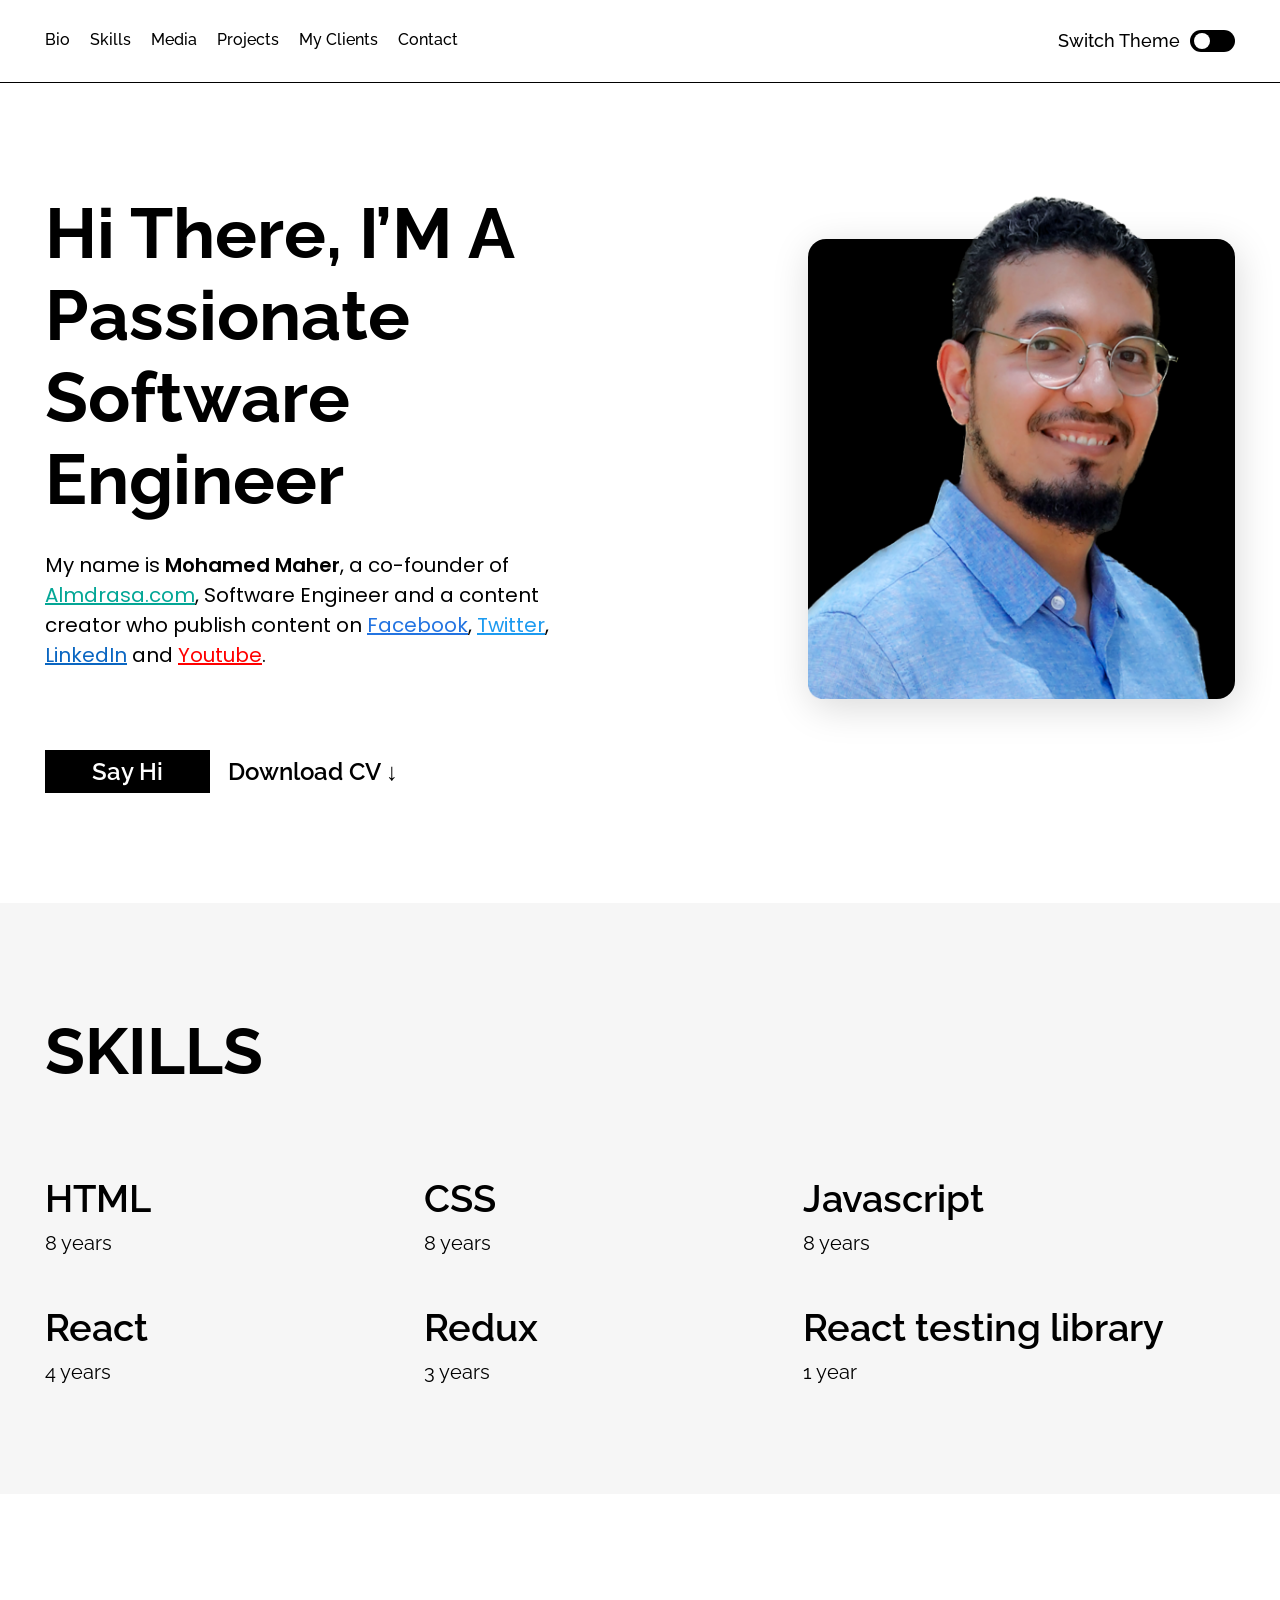
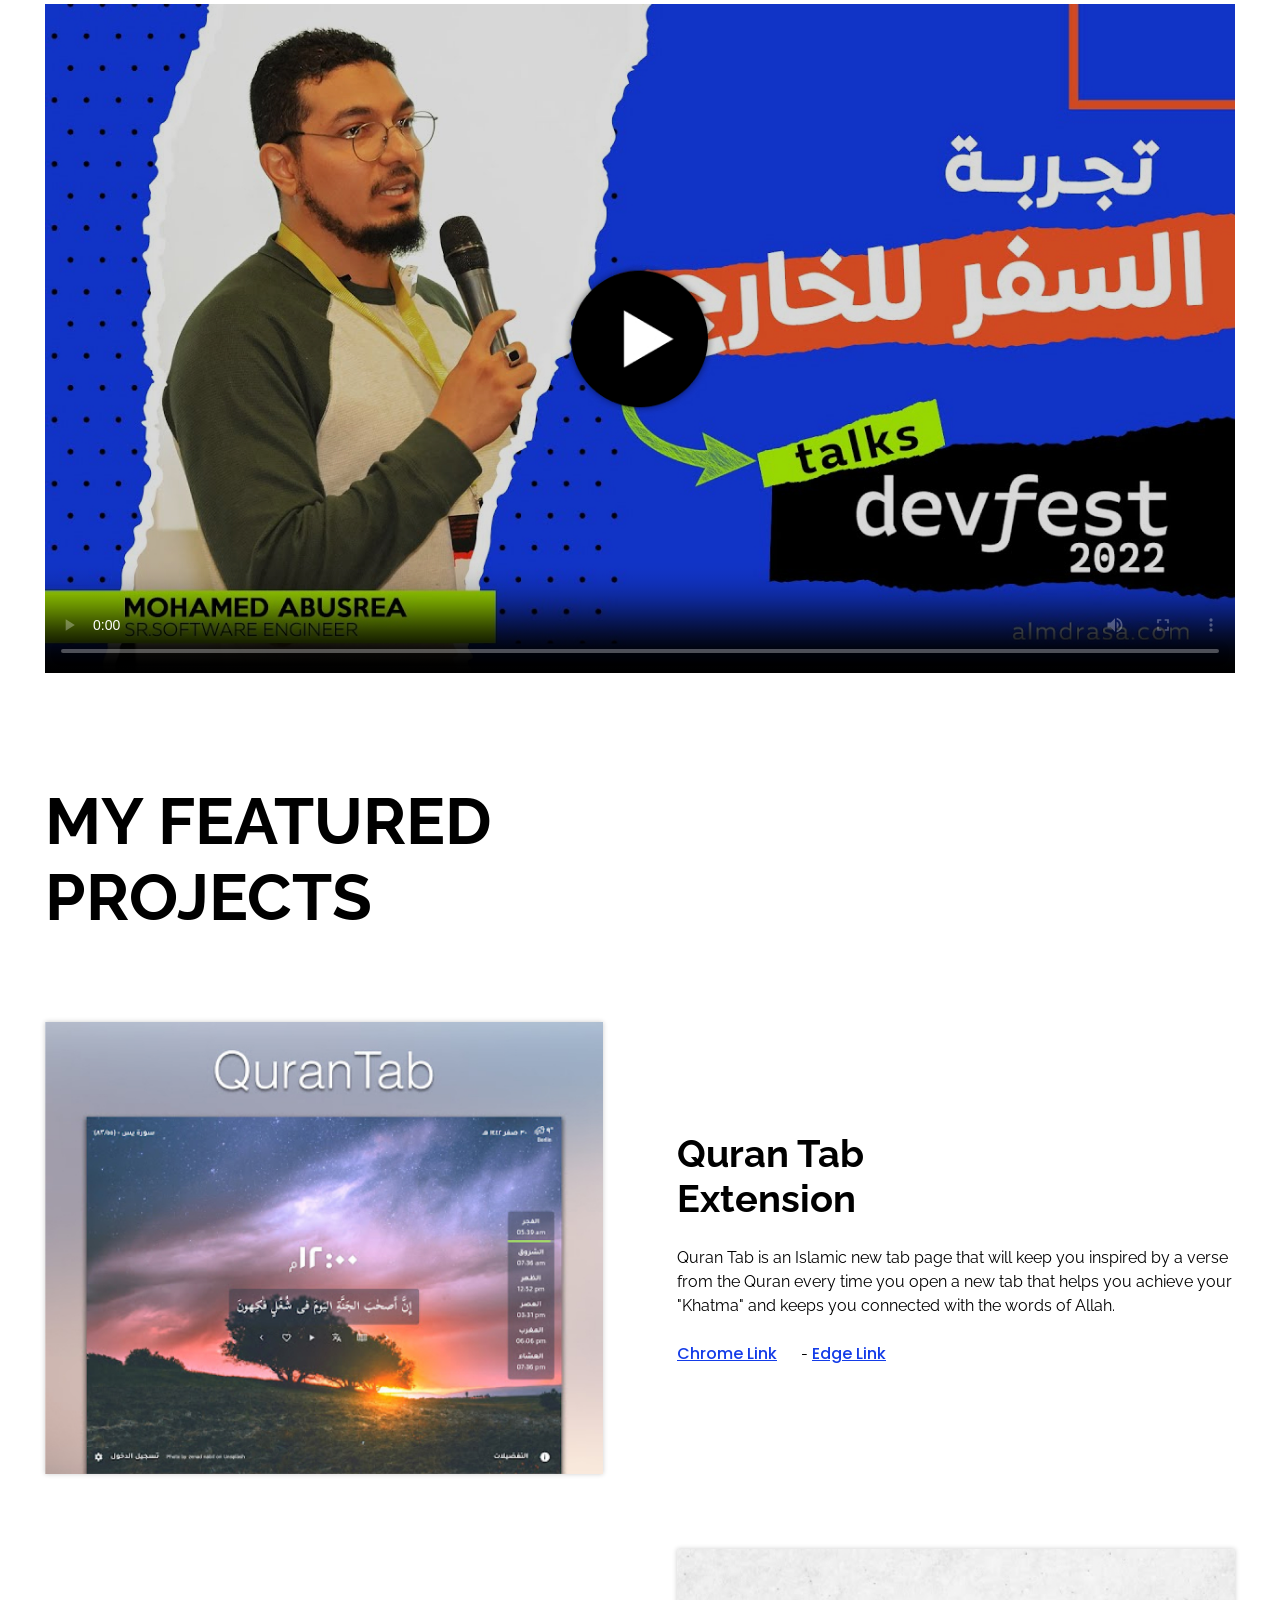
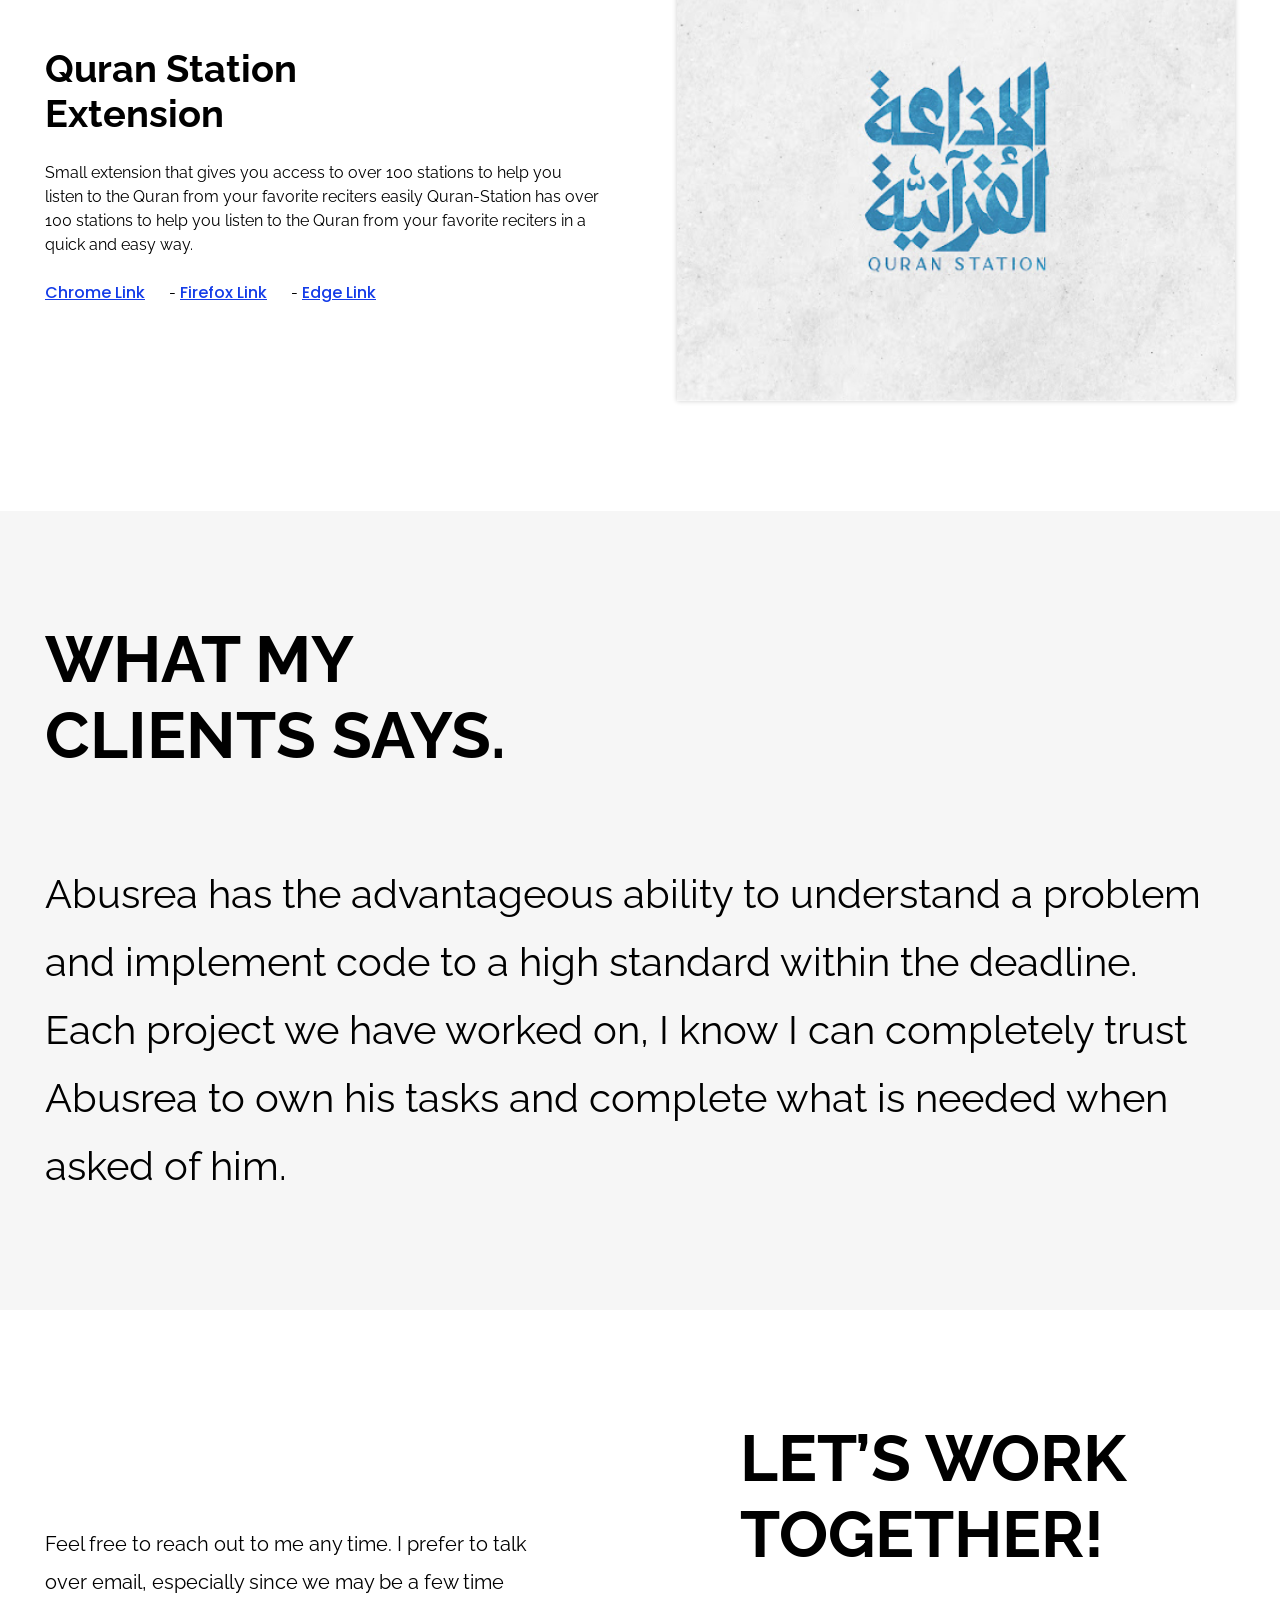
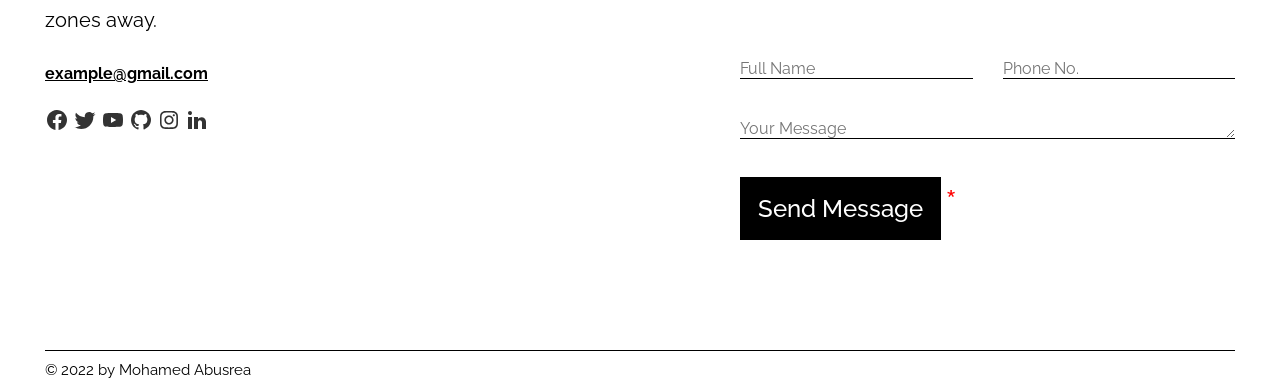
==== index.html @ c1362135 "Moved files to root for GitHub Pages" ====
<!DOCTYPE html>
<html lang="en">
  <head>
    <meta charset="UTF-8" />
    <meta
      name="viewport"
      content="width=device-width, user-scalable=no, initial-scale=1.0, maximum-scale=1.0, minimum-scale=1.0"
    />
    <meta http-equiv="X-UA-Compatible" content="ie=edge" />
    <link rel="preconnect" href="https://fonts.googleapis.com" />
    <link rel="preconnect" href="https://fonts.gstatic.com" crossorigin />
    <link
      href="https://fonts.googleapis.com/css2?family=Poppins:wght@400;600&family=Raleway:wght@400;500;600;700&display=swap"
      rel="stylesheet"
    />
    <link rel="stylesheet" href="./styles/style.css" />
    <title>Mohamed Maher</title>
  </head>

  <body>
    <div class="container">
      <video class="video-loop" autoplay loop muted>
        <source src="./video-loop.mp4" type="video/mp4" />
      </video>

      <header class="header">
        <label for="menu" class="burger-menu">
          <div class="burger-menu__bar"></div>
          <div class="burger-menu__bar"></div>
          <div class="burger-menu__bar"></div>
        </label>

        <input id="menu" class="burger-menu__checkbox" type="checkbox" />

        <nav class="navigation">
          <ul class="navigation__list">
            <li>
              <a class="navigation__link navigation__bio" href="#bio">Bio</a>
            </li>
            <li>
              <a class="navigation__link navigation__skills" href="#skills"
                >Skills</a
              >
            </li>
            <li>
              <a class="navigation__link navigation__media" href="#media"
                >Media</a
              >
            </li>
            <li>
              <a class="navigation__link navigation__projects" href="#projects"
                >Projects</a
              >
            </li>
            <li>
              <a class="navigation__link navigation__clients" href="#clients"
                >My Clients</a
              >
            </li>
            <li>
              <a class="navigation__link navigation__contact" href="#contact"
                >Contact</a
              >
            </li>
          </ul>
        </nav>

        <div class="toggle">
          <h3 class="toggle__title">Switch Theme</h3>
          <input id="toggle" class="toggle__checkbox" type="checkbox" />
          <label class="toggle__label" for="toggle"></label>
        </div>
      </header>

      <section id="bio" class="section bio">
        <div class="bio__data">
          <h1 class="bio__heading">
            Hi There, I’M A Passionate Software Engineer
          </h1>
          <p class="bio__objective">
            My name is <span class="bio__name">Mohamed Maher</span>, a
            co-founder of
            <a class="bio__almdrasa" href="https://www.almdrasa.com/"
              >Almdrasa.com</a
            >, Software Engineer and a content creator who publish content on
            <a class="bio__facebook" href="https://www.facebook.com/m.abusrea"
              >Facebook</a
            >,
            <a class="bio__twitter" href="https://twitter.com/mohamed_abusrea"
              >Twitter</a
            >,
            <a
              class="bio__linkedin"
              href="https://www.linkedin.com/in/mohamedabusrea/"
              >LinkedIn</a
            >
            and
            <a
              class="bio__youtube"
              href="https://www.youtube.com/@MohamedAbusrea"
              >Youtube</a
            >.
          </p>
          <a class="bio__links say-hi-link" href="#contact">Say Hi</a>
          <a
            class="bio__links find-out-link"
            href="./assets/mohamedAbusreaResume.pdf"
          >
            Download CV <span class="bio__arrow">↓</span>
          </a>
        </div>
        <div class="bio__pic-content">
          <img
            class="bio__pic"
            src="./images/personal-pic.png"
            alt="personal pic of Mohamed Maher"
          />
        </div>
      </section>

      <section id="skills" class="section skills section--with-bg">
        <h2 class="h2-heading">Skills</h2>

        <ul class="skills__list">
          <li class="skills__column">
            <h2 class="skills__title">HTML</h2>
            <span class="skills__years">8 years</span>
          </li>
          <li class="skills__column">
            <h2 class="skills__title">CSS</h2>
            <span class="skills__years">8 years</span>
          </li>
          <li class="skills__column">
            <h2 class="skills__title">Javascript</h2>
            <span class="skills__years">8 years</span>
          </li>
          <li class="skills__column">
            <h2 class="skills__title">React</h2>
            <span class="skills__years">4 years</span>
          </li>
          <li class="skills__column">
            <h2 class="skills__title">Redux</h2>
            <span class="skills__years">3 years</span>
          </li>
          <li class="skills__column">
            <h2 class="skills__title">React testing library</h2>
            <span class="skills__years">1 year</span>
          </li>
        </ul>
      </section>

      <section id="media" class="section media">
        <video
          class="media__video"
          src="./video.mp4"
          poster="./images/thumbnail.jpg"
          controls
        ></video>
      </section>

      <section id="projects" class="section projects">
        <h2 class="h2-heading">
          MY FEATURED <br />
          PROJECTS
        </h2>
        <div class="projects__main">
          <img
            class="projects__img responsive-img"
            src="./images/project-1.jpg"
            alt="Quran Tab Extension"
          />
          <div class="projects__data">
            <h3 class="h3-heading">
              Quran Tab <br />
              Extension
            </h3>
            <p class="projects__description">
              Quran Tab is an Islamic new tab page that will keep you inspired
              by a verse from the Quran every time you open a new tab that helps
              you achieve your "Khatma" and keeps you connected with the words
              of Allah.
            </p>
            <a
              class="projects__link"
              href="https://bit.ly/qt-chrome"
              target="_blank"
              >Chrome Link</a
            >
            <span>-</span>
            <a
              class="projects__link"
              href="https://bit.ly/qt-edge"
              target="_blank"
              >Edge Link</a
            >
          </div>

          <div class="projects__data">
            <h3 class="h3-heading">
              Quran Station <br />
              Extension
            </h3>
            <p class="projects__description">
              Small extension that gives you access to over 100 stations to help
              you listen to the Quran from your favorite reciters easily
              Quran-Station has over 100 stations to help you listen to the
              Quran from your favorite reciters in a quick and easy way.
            </p>
            <a
              class="projects__link"
              href="https://bit.ly/qs-chrome"
              target="_blank"
              >Chrome Link</a
            >
            <span>-</span>
            <a
              class="projects__link"
              href="https://bit.ly/qs-firefox"
              target="_blank"
              >Firefox Link</a
            >
            <span>-</span>
            <a
              class="projects__link"
              href="https://bit.ly/quran-station-edge"
              target="_blank"
              >Edge Link</a
            >
          </div>
          <img
            class="projects__img responsive-img"
            src="./images/project-2.jpg"
            alt="Quran Tab Extension"
          />
        </div>
      </section>

      <section id="clients" class="section clients section--with-bg">
        <h2 class="h2-heading">
          What My <br />
          Clients Says.
        </h2>
        <!-- <div class="clients__arrows">
        <img class="clients__arrow" src="./images/left-arrow.png" width="80" alt="left arrow">
        <img class="clients__arrow" src="./images/right-arrow.png" width="80" alt="right arrow">
      </div> -->
        <div class="clients__opinions">
          <div class="clients__wrapper">
            <p class="clients__opinion">
              Abusrea has the advantageous ability to understand a problem and
              implement code to a high standard within the deadline. Each
              project we have worked on, I know I can completely trust Abusrea
              to own his tasks and complete what is needed when asked of him.
            </p>
            <p class="clients__opinion">
              Mohamed will patiently listen to you and give you his own Ideas as
              well, and in the end, he comes up with something completely
              different from what you’re expecting, but the good news is, you’ll
              always love it.
            </p>
            <p class="clients__opinion">
              I had a chance to work closely with Mohamed as a direct manager
              from hist first day at DeliveryHero until my last day there
              (6+months). Mohamed's biggest strengths that I admire are taking
              initiatives on personal and team level, and driving them.
            </p>
          </div>
        </div>
      </section>

      <section id="contact" class="section contact">
        <div>
          <p class="contact__description">
            Feel free to reach out to me any time. I prefer to talk over email,
            especially since we may be a few time zones away.
          </p>

          <a href="mailto: example@gmail.com" class="contact__email"
            >example@gmail.com</a
          >

          <div class="contact__socials">
            <a class="contact__social" href="#">
              <img src="./images/brand/facebook.svg" alt="facebook" />
            </a>
            <a class="contact__social" href="#">
              <img src="./images/brand/twitter.svg" alt="twitter" />
            </a>
            <a class="contact__social" href="#">
              <img src="./images/brand/youtube.svg" alt="youtube" />
            </a>
            <a class="contact__social" href="#">
              <img src="./images/brand/github.svg" alt="github" />
            </a>
            <a class="contact__social" href="#">
              <img src="./images/brand/instagram.svg" alt="instagram.svg" />
            </a>
            <a class="contact__social" href="#">
              <img src="./images/brand/LinkedIn.svg" alt="LinkedIn.svg" />
            </a>
          </div>
        </div>

        <div class="contact__formContent">
          <h2 class="h2-heading">
            Let’s Work <br />
            Together!
          </h2>
          <form action="results.html">
            <div class="contact__inputs">
              <input
                type="text"
                class="contact__input"
                name="name"
                placeholder="Full Name"
                required
              />
              <!-- <input type="email" class="contact__input" placeholder="Email" required /> -->
              <input
                type="tel"
                class="contact__input"
                placeholder="Phone No."
                name="tel"
                required
                pattern="[0-9]{3}-[0-9]{2}-[0-9]{3}"
              />
            </div>
            <textarea
              class="contact__input contact__textarea"
              name="message"
              placeholder="Your Message"
              rows="1"
              required
            ></textarea>
            <input type="submit" class="contact__button" value="Send Message" />
          </form>
        </div>
      </section>

      <footer class="footer">© 2022 by Mohamed Abusrea</footer>
    </div>
  </body>
</html>
---- styles/style.css ----
@charset "UTF-8";
:root {
  --container-width: 119rem;
  --gutter: 2rem;
  --color-black: #000;
  --color-white: #fff;
  --color-blue: #2374e1;
  --color-light-blue: #1d9bf0;
  --color-dark-blue: #0a66c2;
  --color-darker-blue: #143ce8;
  --color-red: #ff0000;
  --color-green: #03a696;
  --color-grey: #f6f6f6;
  --color-dark-green: #42959b;
  --color-background: var(--color-white);
  --color-text: var(--color-black);
  --color-box-img: var(--color-black);
  --color-link-bg: var(--color-black);
  --color-input-border: var(--color-black);
  --font-family-raleway: "Raleway", sans-serif;
  --font-family-poppins: "Poppins", sans-serif;
  --font-weight-regular: 400;
  --font-weight-medium: 500;
  --font-weight-semi-bold: 600;
  --font-weight-bold: 700;
  --font-size-70: 7rem;
  --font-size-65: 6.5rem;
  --font-size-40: 4rem;
  --font-size-38: 3.8rem;
  --font-size-24: 2.4rem;
  --font-size-22: 2.2rem;
  --font-size-20: 2rem;
  --font-size-18: 1.8rem;
  --font-size-15: 1.5rem;
  --transition-timing: 0.3s;
}

* {
  margin: 0;
  padding: 0;
  font: inherit;
}

*,
*::before,
*::after {
  box-sizing: border-box;
}

a {
  color: inherit;
  display: inline-block;
}

button {
  background-color: transparent;
  border: none;
  cursor: pointer;
  border: 0;
}

ul,
ol {
  list-style: none;
}

html {
  font-size: 62.5%;
  scroll-behavior: smooth;
  scroll-padding-top: 11rem;
}

body,
[type=submit] {
  font-size: 1.6rem;
  font-family: var(--font-family-raleway);
  background-color: var(--color-background);
  color: var(--color-text);
  border: 0;
}

.container {
  display: grid;
  row-gap: 11rem;
  margin: 0 auto;
  max-width: calc(var(--container-width) + var(--gutter) * 2);
  padding-inline: var(--gutter);
}

.video-loop {
  position: fixed;
  top: 0;
  left: 0;
  min-width: 100%;
  min-height: 100%;
  opacity: 0.08;
  z-index: -1;
}

.section {
  position: relative;
  display: grid;
  grid-template-columns: repeat(2, auto);
  align-items: start;
}

.section--with-bg {
  padding: 11rem 0;
}

.section--with-bg::before {
  content: "";
  position: absolute;
  height: 100%;
  width: 100vw;
  background-color: var(--color-grey);
  justify-self: center;
  z-index: -1;
}

.h2-heading {
  font-size: var(--font-size-65);
  font-weight: var(--font-weight-bold);
  grid-column: 1/-1;
  margin-bottom: 8.7rem;
  text-transform: uppercase;
}

.h3-heading {
  font-size: var(--font-size-38);
  font-weight: var(--font-weight-bold);
  margin-bottom: 2.5rem;
}

.header {
  padding: 3rem 0; /* ✅ */
  display: flex; /* ✅ */
  justify-content: center; /* ✅ */
  position: -webkit-sticky;
  position: sticky;
  top: 0;
  background-color: var(--color-background);
  z-index: 1;
}

.header::before {
  content: ""; /* ✅ */
  position: absolute; /* ✅ */
  z-index: -1; /* ✅ */
  height: 100%; /* ✅ */
  width: 100vw; /* ✅ */
  border-bottom: 0.1rem solid var(--color-input-border); /* ✅ */
  background-color: var(--color-background);
  /* top: 0rem; ✅ */
  top: 0.1rem;
}

/* Navigation */
.navigation {
  transition: var(--transition-timing); /* for responsive screens */
  background-color: var(--color-background); /* for responsive screens */
}

.navigation__list {
  display: flex; /* ✅ */
  gap: 2rem; /* ✅ */
}

.navigation__link:link,
.navigation__link:visited {
  text-decoration: none; /* ✅ */
  font-weight: var(--font-weight-medium); /* ✅ */
}

.navigation__link:hover,
.navigation__link:active {
  text-decoration: underline; /* ✅ */
  color: var(--color-text); /* ✅ */
}

.burger-menu__checkbox {
  display: none;
}

/* Toggle Component */
.toggle {
  display: flex; /* ✅ */
  gap: 1rem; /* ✅ */
  margin-left: auto; /* ✅ */
}

.toggle__title {
  font-weight: var(--font-weight-medium); /* ✅ */
  font-size: var(--font-size-18); /* ✅ */
}

.toggle__label {
  display: block; /* ✅ */
  position: relative; /* ✅ */
  background-color: var(--color-black); /* ✅ */
  padding: 0.3rem 0.4rem; /* ✅ */
  border-radius: 1.5rem; /* ✅ */
  width: 4.5rem; /* ✅ */
  height: 2.2rem; /* ✅ */
  cursor: pointer; /* ✅ */
  transition: background-color 0.3s; /* ✅ */
}

.toggle__label::after {
  content: ""; /* ✅ */
  width: 1.6rem; /* ✅ */
  height: 1.6rem; /* ✅ */
  border-radius: 50%; /* ✅ */
  display: block; /* ✅ */
  background-color: var(--color-white); /* ✅ */
  transition: 0.3s; /* ✅ */
}

.toggle__checkbox {
  display: none; /* ✅ */
}

.toggle__checkbox:checked + .toggle__label {
  background: var(--color-white); /* ✅ */
}

.toggle__checkbox:checked + .toggle__label::after {
  transform: translateX(2.1rem); /* ✅ */
  background: var(--color-green); /* ✅ */
}

.bio {
  -moz-column-gap: 7.4rem;
       column-gap: 7.4rem;
  row-gap: 0;
  grid-template-columns: repeat(2, 1fr);
}
.bio__heading {
  font-size: var(--font-size-70);
  font-weight: var(--font-weight-bold);
}
.bio__objective {
  font-family: var(--font-family-poppins);
  font-weight: var(--font-weight-regular);
  font-size: var(--font-size-20);
  margin: 3rem 0 8rem;
}
.bio__name {
  font-weight: var(--font-weight-semi-bold);
}
.bio__almdrasa {
  color: var(--color-green);
}
.bio__facebook {
  color: var(--color-blue);
}
.bio__twitter {
  color: var(--color-light-blue);
}
.bio__linkedin {
  color: var(--color-dark-blue);
}
.bio__youtube {
  color: var(--color-red);
}
.bio__links {
  font-size: 2.4rem;
  font-weight: var(--font-weight-semi-bold);
  text-decoration: none;
}
.bio .say-hi-link {
  background-color: var(--color-link-bg);
  color: var(--color-white);
  padding: 0.7rem 4.7rem;
}
.bio .find-out-link {
  padding: 0.7rem 0;
  -webkit-margin-start: 1.4rem;
          margin-inline-start: 1.4rem;
}
@-webkit-keyframes jump {
  0% {
    transform: translateY(0.5rem);
  }
  35% {
    transform: translateY(-0.5rem);
  }
  70% {
    transform: translateY(0);
  }
  100% {
    transform: translateY(0);
  }
}
@keyframes jump {
  0% {
    transform: translateY(0.5rem);
  }
  35% {
    transform: translateY(-0.5rem);
  }
  70% {
    transform: translateY(0);
  }
  100% {
    transform: translateY(0);
  }
}
.bio__arrow {
  display: inline-block;
  -webkit-animation: jump 1s infinite ease-in-out alternate;
          animation: jump 1s infinite ease-in-out alternate;
}
.bio__pic-content {
  display: flex;
  position: relative;
  align-items: flex-end;
  justify-self: end;
}
.bio__pic-content::before {
  content: "";
  position: absolute;
  background-color: var(--color-box-img);
  width: 100%;
  height: 46rem;
  z-index: -1;
  border-radius: 1.8rem;
  box-shadow: 2.17543px 8.7017px 38.0699px rgba(0, 0, 0, 0.15);
}
.bio__pic {
  width: 42.7rem;
}

.skills__list {
  display: grid;
  grid-template-columns: repeat(3, 1fr);
  row-gap: 5rem;
}

.skills__item {
  transition: var(--transition-timing);
  -webkit-user-select: none;
     -moz-user-select: none;
      -ms-user-select: none;
          user-select: none;
}

.skills__title {
  font-size: var(--font-size-38);
  font-weight: var(--font-weight-semi-bold);
}

.skills__years {
  display: inline-block;
  font-size: var(--font-size-20);
  margin-top: 1rem;
}

.skills__item:hover {
  text-shadow: 0 0 2px var(--color-green);
}

.media {
  align-items: center;
  justify-content: center;
}

.media__video {
  max-width: 100%;
}

.projects__main {
  -moz-column-gap: 7.4rem;
       column-gap: 7.4rem;
  row-gap: 7.5rem;
  grid-template-columns: repeat(2, 1fr);
  display: grid;
}
.projects__img {
  box-shadow: 0 0 0.5rem rgba(0, 0, 0, 0.2);
  max-width: 100%;
}
.projects__data {
  align-self: center;
}
.projects__description {
  line-height: 1.5;
}
.projects__link {
  color: var(--color-darker-blue);
  font-family: var(--font-family-poppins);
  font-weight: var(--font-weight-medium);
  margin-top: 2.3rem;
}
.projects__link::after {
  content: "";
  display: inline-block;
  width: 1.4rem;
  height: 1.4rem;
  background-image: url("./images/external-icon.png");
  background-size: contain;
  margin-left: 0.6rem;
}

.clients__opinions {
  grid-column: 1/-1;
  font-size: var(--font-size-40);
  line-height: 1.7;
}

.clients__wrapper {
  display: flex;
  overflow-x: auto;
  -ms-scroll-snap-type: x mandatory;
      scroll-snap-type: x mandatory;
}

.clients__opinion {
  flex-basis: 100%;
  flex-shrink: 0;
  scroll-snap-align: start;
}

.contact {
  -moz-column-gap: 20rem;
       column-gap: 20rem;
  row-gap: 0;
  grid-template-columns: repeat(2, 1fr);
  align-items: center;
}
.contact__description {
  font-size: var(--font-size-20);
  line-height: 1.9;
}
.contact__email {
  font-weight: var(--font-weight-bold);
  margin: 2.5rem 0;
}
.contact__social {
  transition: var(--transition-timing);
}
.contact__social:hover {
  transform: scale(1.2);
}
.contact__inputs {
  display: flex;
  gap: 3rem;
}
.contact__input {
  border: 0;
  outline: 0;
  background: transparent;
  border-bottom: 0.1rem solid var(--color-input-border);
  flex: 1;
}
.contact__textarea {
  width: 100%;
  margin-top: 4rem;
}
.contact__button {
  background-color: var(--color-link-bg);
  color: var(--color-white);
  padding: 1.7rem 1.8rem;
  font-weight: var(--font-weight-medium);
  font-size: var(--font-size-24);
  margin-top: 3.4rem;
}
.contact form:invalid::after {
  content: "*";
  font-size: var(--font-size-38);
  color: var(--color-red);
}

.footer {
  padding: 1rem 0;
  font-size: var(--font-size-15);
  border-top: 0.1rem solid var(--color-black);
}

html:has(.toggle__checkbox:checked) {
  --color-background: var(--color-black);
  --color-text: var(--color-white);
  --color-box-img: var(--color-green);
  --color-link-bg: var(--color-green);
  --color-grey: #080808;
  --color-input-border: var(--color-white);
}

@media (max-width: 1000px) {
  html {
    font-size: 8px;
  }
}
@media (max-width: 800px) {
  .container {
    row-gap: 8rem;
  }
  .section {
    grid-template-columns: 1fr;
  }
  .bio__pic-content {
    grid-row: 1;
    justify-self: center;
    margin-bottom: 4rem;
  }
  .skills__list {
    grid-template-columns: repeat(2, 1fr);
  }
  .projects__main {
    grid-template-columns: 1fr;
    row-gap: 6rem;
    justify-items: center;
  }
  .projects__data:nth-of-type(2) {
    order: 1;
  }
  .clients__opinions {
    font-size: var(--font-size-24);
  }
  .contact {
    row-gap: 6rem;
  }
  .contact__formContent {
    order: -1;
  }
}
@media (max-width: 500px) {
  .bio__pic {
    width: 100%;
  }
  .header {
    padding: 0;
  }
  .header::before {
    z-index: 0;
  }
  .burger-menu {
    display: flex;
    flex-direction: column;
    gap: 0.75rem;
    z-index: 0;
    align-self: center;
    cursor: pointer;
  }
  .burger-menu__bar {
    height: 0.3rem;
    width: 4.375rem;
    background-color: var(--color-text);
    transition: var(--transition-timing);
  }
  .burger-menu__checkbox:checked + .navigation {
    top: 100%;
  }
  .header:has(.burger-menu__checkbox:checked) .burger-menu__bar:nth-child(1) {
    transform: translateY(10px) rotate(40deg);
  }
  .header:has(.burger-menu__checkbox:checked) .burger-menu__bar:nth-child(2) {
    opacity: 0;
    visibility: hidden;
  }
  .header:has(.burger-menu__checkbox:checked) .burger-menu__bar:nth-child(3) {
    transform: translateY(-7px) rotate(-40deg);
  }
  .navigation {
    position: absolute;
    padding: 3rem 0;
    width: 100%;
    top: 0;
    border-bottom: 0.1rem solid var(--color-text);
    z-index: -1;
    width: 100vw;
  }
  .navigation__list {
    justify-content: center;
  }
  .toggle {
    padding: 3rem 0;
    z-index: 1;
  }
}/*# sourceMappingURL=style.css.map */
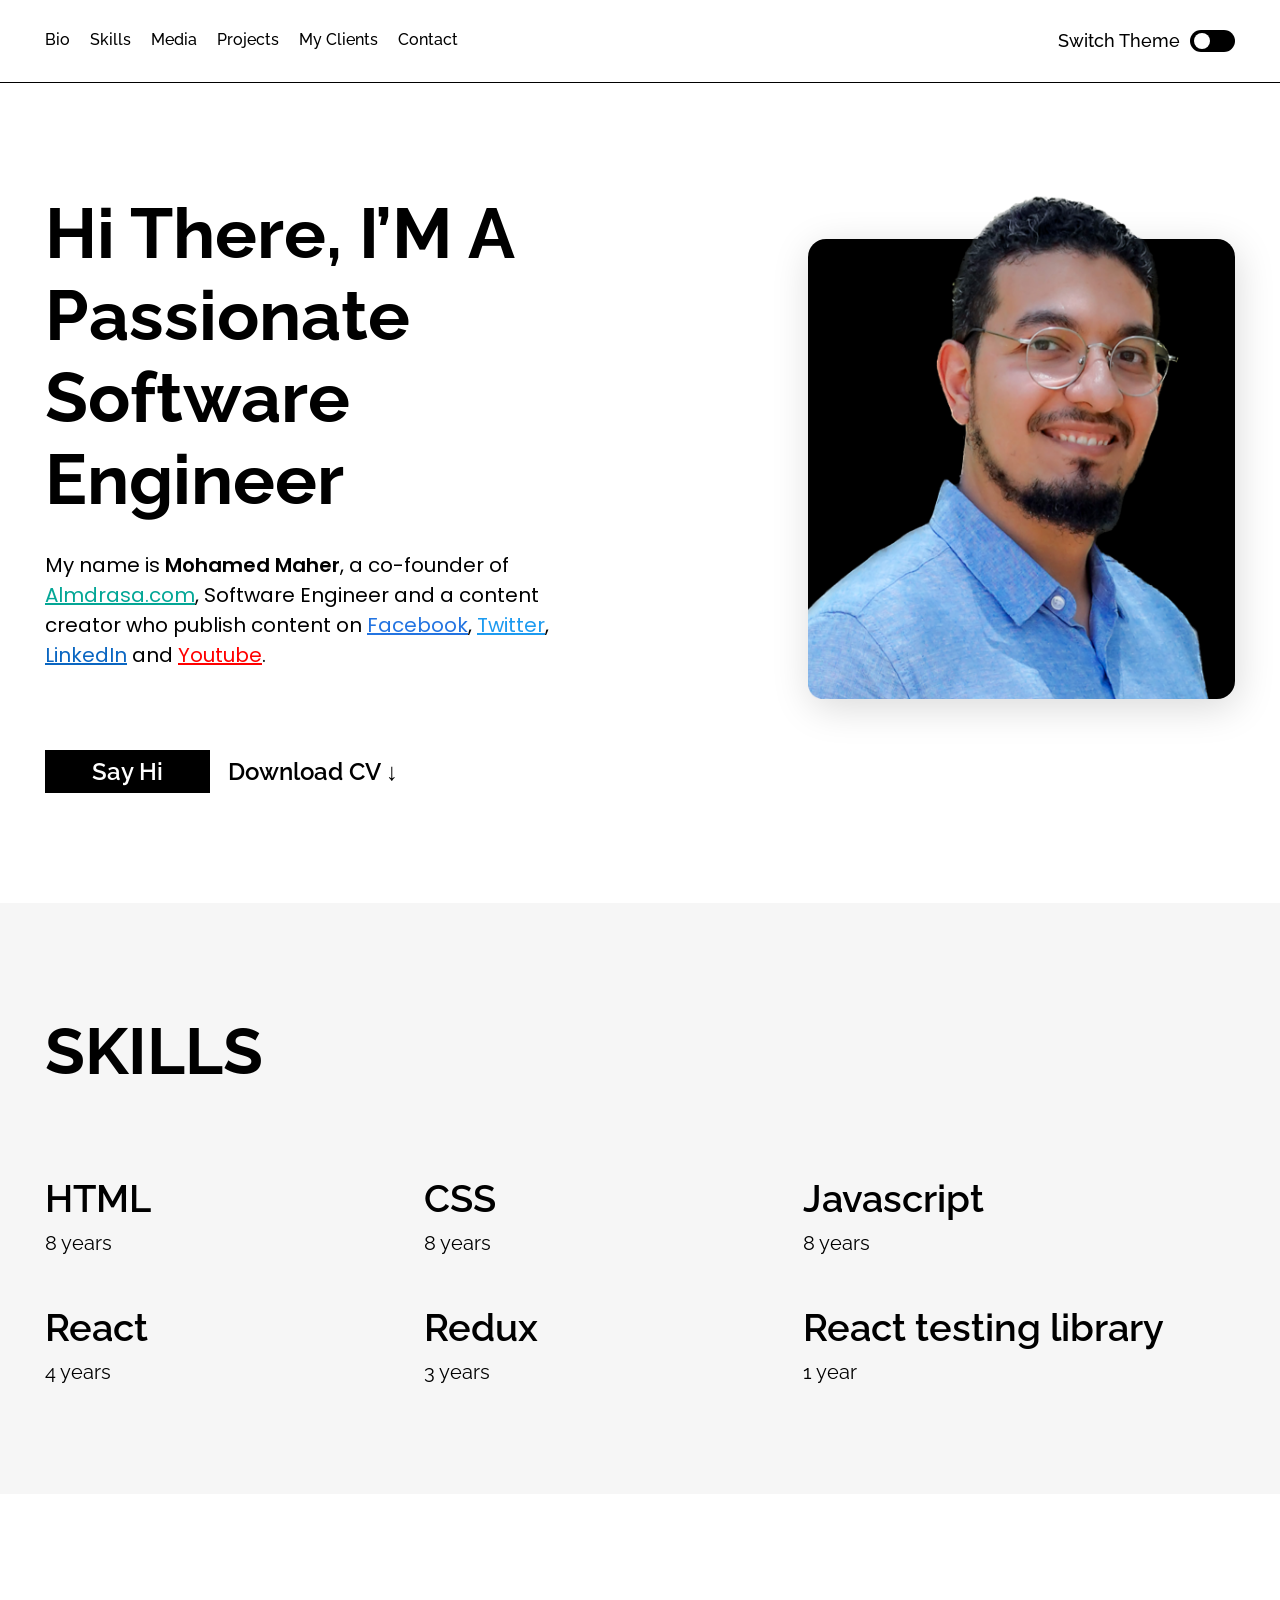
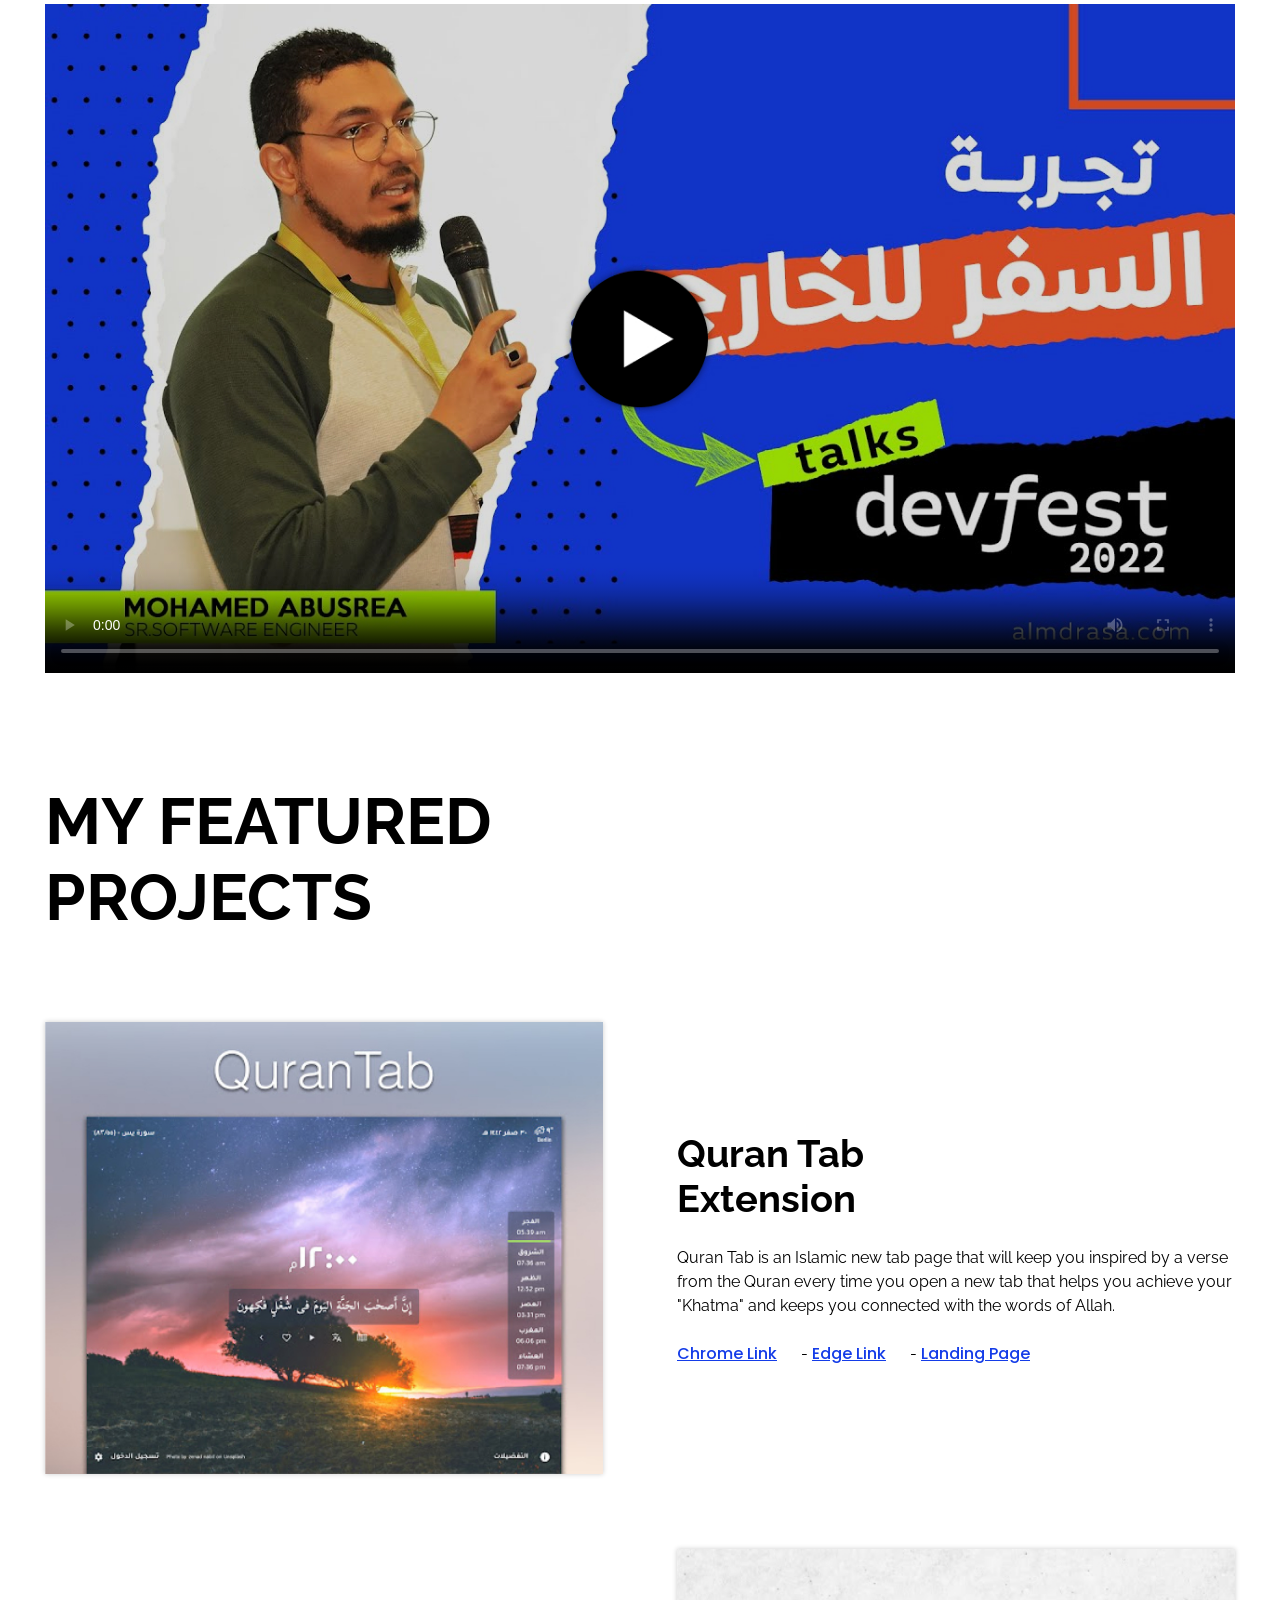
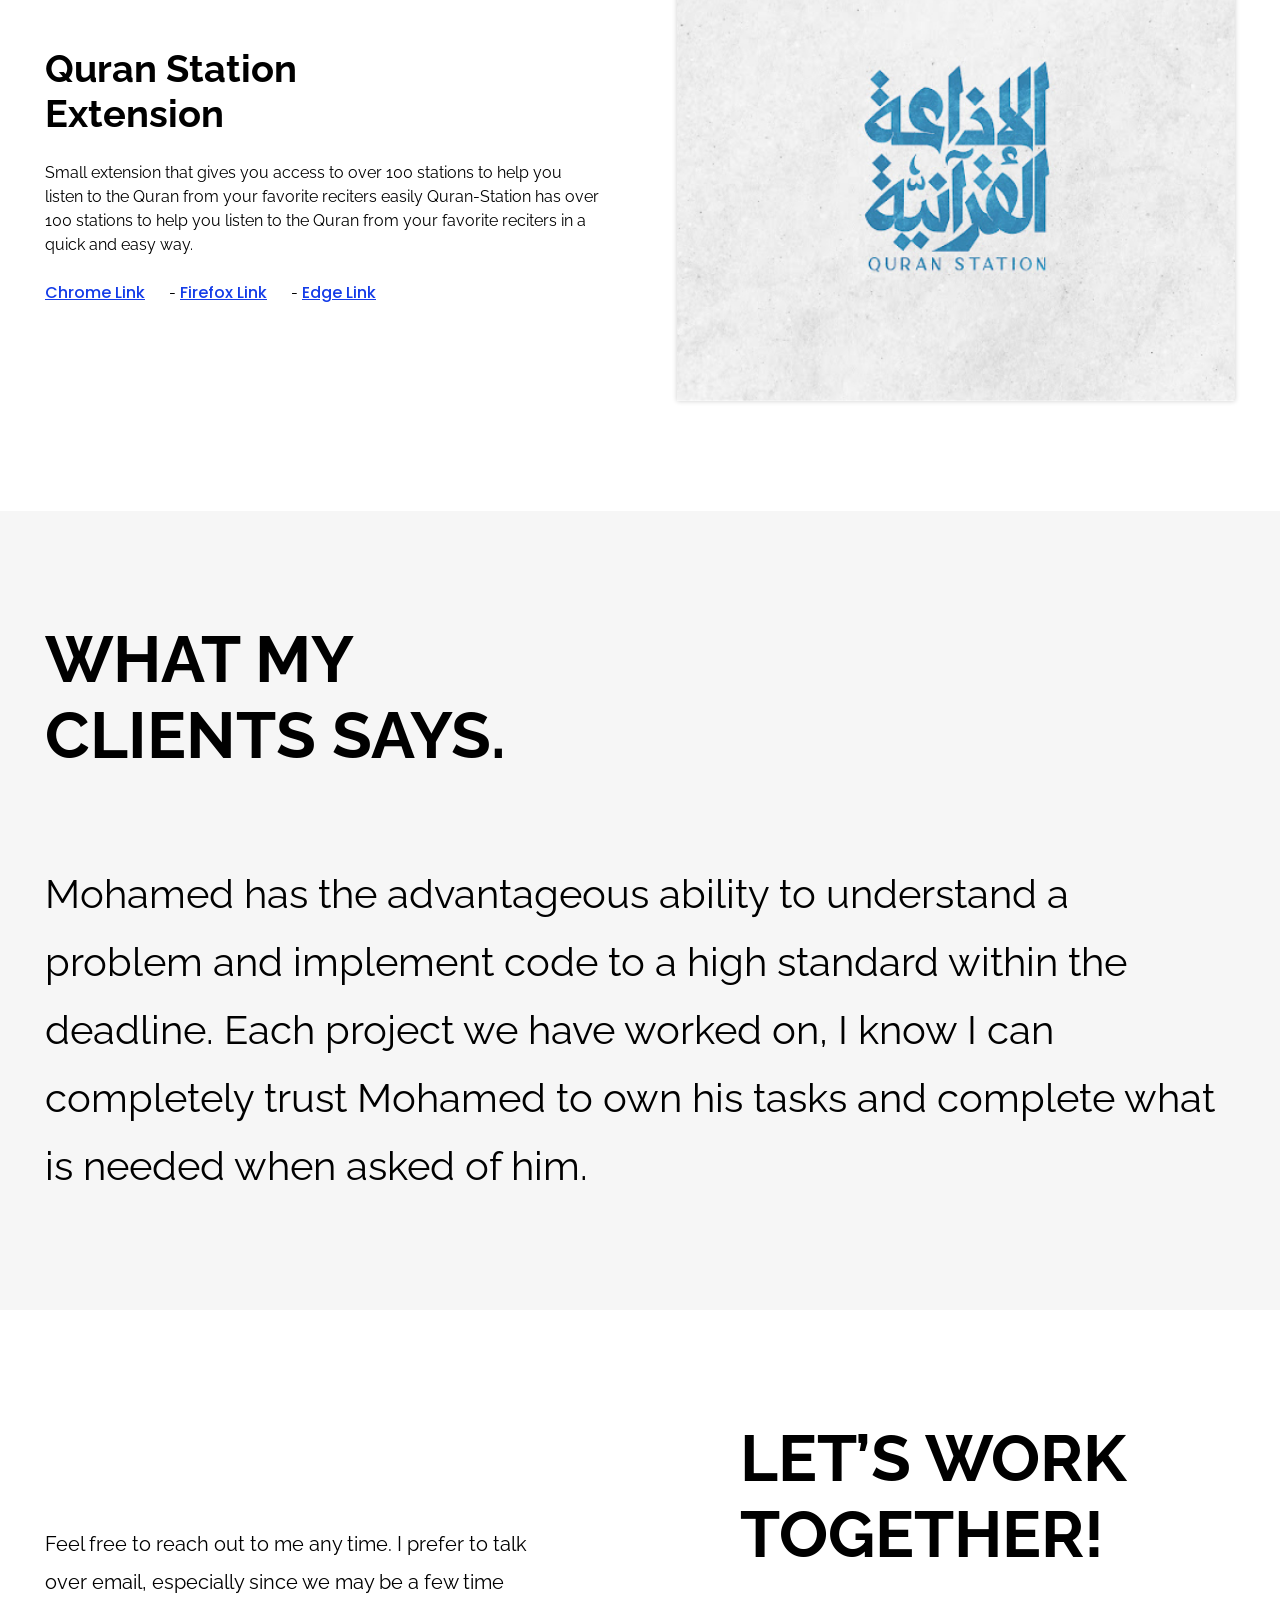
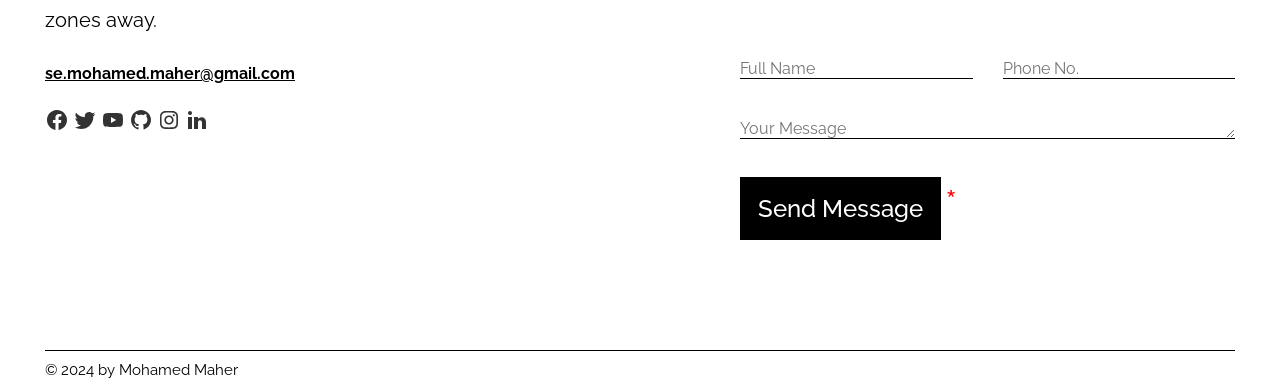
==== commit 94edc637: "add tab icon + edit links" ====
--- a/index.html
+++ b/index.html
@@ -1,343 +1,262 @@
 <!DOCTYPE html>
 <html lang="en">
-  <head>
-    <meta charset="UTF-8" />
-    <meta
-      name="viewport"
-      content="width=device-width, user-scalable=no, initial-scale=1.0, maximum-scale=1.0, minimum-scale=1.0"
-    />
-    <meta http-equiv="X-UA-Compatible" content="ie=edge" />
-    <link rel="preconnect" href="https://fonts.googleapis.com" />
-    <link rel="preconnect" href="https://fonts.gstatic.com" crossorigin />
-    <link
-      href="https://fonts.googleapis.com/css2?family=Poppins:wght@400;600&family=Raleway:wght@400;500;600;700&display=swap"
-      rel="stylesheet"
-    />
-    <link rel="stylesheet" href="./styles/style.css" />
-    <title>Mohamed Maher</title>
-  </head>
-
-  <body>
-    <div class="container">
-      <video class="video-loop" autoplay loop muted>
-        <source src="./video-loop.mp4" type="video/mp4" />
-      </video>
-
-      <header class="header">
-        <label for="menu" class="burger-menu">
-          <div class="burger-menu__bar"></div>
-          <div class="burger-menu__bar"></div>
-          <div class="burger-menu__bar"></div>
-        </label>
-
-        <input id="menu" class="burger-menu__checkbox" type="checkbox" />
-
-        <nav class="navigation">
-          <ul class="navigation__list">
-            <li>
-              <a class="navigation__link navigation__bio" href="#bio">Bio</a>
-            </li>
-            <li>
-              <a class="navigation__link navigation__skills" href="#skills"
-                >Skills</a
-              >
-            </li>
-            <li>
-              <a class="navigation__link navigation__media" href="#media"
-                >Media</a
-              >
-            </li>
-            <li>
-              <a class="navigation__link navigation__projects" href="#projects"
-                >Projects</a
-              >
-            </li>
-            <li>
-              <a class="navigation__link navigation__clients" href="#clients"
-                >My Clients</a
-              >
-            </li>
-            <li>
-              <a class="navigation__link navigation__contact" href="#contact"
-                >Contact</a
-              >
-            </li>
-          </ul>
-        </nav>
-
-        <div class="toggle">
-          <h3 class="toggle__title">Switch Theme</h3>
-          <input id="toggle" class="toggle__checkbox" type="checkbox" />
-          <label class="toggle__label" for="toggle"></label>
-        </div>
-      </header>
-
-      <section id="bio" class="section bio">
-        <div class="bio__data">
-          <h1 class="bio__heading">
-            Hi There, I’M A Passionate Software Engineer
-          </h1>
-          <p class="bio__objective">
-            My name is <span class="bio__name">Mohamed Maher</span>, a
-            co-founder of
-            <a class="bio__almdrasa" href="https://www.almdrasa.com/"
-              >Almdrasa.com</a
-            >, Software Engineer and a content creator who publish content on
-            <a class="bio__facebook" href="https://www.facebook.com/m.abusrea"
-              >Facebook</a
-            >,
-            <a class="bio__twitter" href="https://twitter.com/mohamed_abusrea"
-              >Twitter</a
-            >,
-            <a
-              class="bio__linkedin"
-              href="https://www.linkedin.com/in/mohamedabusrea/"
-              >LinkedIn</a
-            >
-            and
-            <a
-              class="bio__youtube"
-              href="https://www.youtube.com/@MohamedAbusrea"
-              >Youtube</a
-            >.
-          </p>
-          <a class="bio__links say-hi-link" href="#contact">Say Hi</a>
-          <a
-            class="bio__links find-out-link"
-            href="./assets/mohamedAbusreaResume.pdf"
-          >
-            Download CV <span class="bio__arrow">↓</span>
-          </a>
-        </div>
-        <div class="bio__pic-content">
-          <img
-            class="bio__pic"
-            src="./images/personal-pic.png"
-            alt="personal pic of Mohamed Maher"
-          />
-        </div>
-      </section>
-
-      <section id="skills" class="section skills section--with-bg">
-        <h2 class="h2-heading">Skills</h2>
-
-        <ul class="skills__list">
-          <li class="skills__column">
-            <h2 class="skills__title">HTML</h2>
-            <span class="skills__years">8 years</span>
-          </li>
-          <li class="skills__column">
-            <h2 class="skills__title">CSS</h2>
-            <span class="skills__years">8 years</span>
-          </li>
-          <li class="skills__column">
-            <h2 class="skills__title">Javascript</h2>
-            <span class="skills__years">8 years</span>
-          </li>
-          <li class="skills__column">
-            <h2 class="skills__title">React</h2>
-            <span class="skills__years">4 years</span>
-          </li>
-          <li class="skills__column">
-            <h2 class="skills__title">Redux</h2>
-            <span class="skills__years">3 years</span>
-          </li>
-          <li class="skills__column">
-            <h2 class="skills__title">React testing library</h2>
-            <span class="skills__years">1 year</span>
+
+<head>
+  <meta charset="UTF-8" />
+  <meta name="viewport"
+    content="width=device-width, user-scalable=no, initial-scale=1.0, maximum-scale=1.0, minimum-scale=1.0" />
+  <meta http-equiv="X-UA-Compatible" content="ie=edge" />
+  <link rel="icon" type="image/x-icon" href="./images/portfolio-1.png" />
+  <link rel="preconnect" href="https://fonts.googleapis.com" />
+  <link rel="preconnect" href="https://fonts.gstatic.com" crossorigin />
+  <link
+    href="https://fonts.googleapis.com/css2?family=Poppins:wght@400;600&family=Raleway:wght@400;500;600;700&display=swap"
+    rel="stylesheet" />
+  <link rel="stylesheet" href="./styles/style.css" />
+  <title>Portfolio</title>
+</head>
+
+<body>
+  <div class="container">
+    <video class="video-loop" autoplay loop muted>
+      <source src="./video-loop.mp4" type="video/mp4" />
+    </video>
+
+    <header class="header">
+      <!-- Burger menu -->
+      <label for="menu" class="burger-menu">
+        <div class="burger-menu__bar"></div>
+        <div class="burger-menu__bar"></div>
+        <div class="burger-menu__bar"></div>
+      </label>
+
+      <input id="menu" class="burger-menu__checkbox" type="checkbox" />
+      <!-- Navigation -->
+      <nav class="navigation">
+        <ul class="navigation__list">
+          <li>
+            <a class="navigation__link navigation__bio" href="#bio">Bio</a>
+          </li>
+          <li>
+            <a class="navigation__link navigation__skills" href="#skills">Skills</a>
+          </li>
+          <li>
+            <a class="navigation__link navigation__media" href="#media">Media</a>
+          </li>
+          <li>
+            <a class="navigation__link navigation__projects" href="#projects">Projects</a>
+          </li>
+          <li>
+            <a class="navigation__link navigation__clients" href="#clients">My Clients</a>
+          </li>
+          <li>
+            <a class="navigation__link navigation__contact" href="#contact">Contact</a>
           </li>
         </ul>
-      </section>
-
-      <section id="media" class="section media">
-        <video
-          class="media__video"
-          src="./video.mp4"
-          poster="./images/thumbnail.jpg"
-          controls
-        ></video>
-      </section>
-
-      <section id="projects" class="section projects">
-        <h2 class="h2-heading">
-          MY FEATURED <br />
-          PROJECTS
-        </h2>
-        <div class="projects__main">
-          <img
-            class="projects__img responsive-img"
-            src="./images/project-1.jpg"
-            alt="Quran Tab Extension"
-          />
-          <div class="projects__data">
-            <h3 class="h3-heading">
-              Quran Tab <br />
-              Extension
-            </h3>
-            <p class="projects__description">
-              Quran Tab is an Islamic new tab page that will keep you inspired
-              by a verse from the Quran every time you open a new tab that helps
-              you achieve your "Khatma" and keeps you connected with the words
-              of Allah.
-            </p>
-            <a
-              class="projects__link"
-              href="https://bit.ly/qt-chrome"
-              target="_blank"
-              >Chrome Link</a
-            >
-            <span>-</span>
-            <a
-              class="projects__link"
-              href="https://bit.ly/qt-edge"
-              target="_blank"
-              >Edge Link</a
-            >
-          </div>
-
-          <div class="projects__data">
-            <h3 class="h3-heading">
-              Quran Station <br />
-              Extension
-            </h3>
-            <p class="projects__description">
-              Small extension that gives you access to over 100 stations to help
-              you listen to the Quran from your favorite reciters easily
-              Quran-Station has over 100 stations to help you listen to the
-              Quran from your favorite reciters in a quick and easy way.
-            </p>
-            <a
-              class="projects__link"
-              href="https://bit.ly/qs-chrome"
-              target="_blank"
-              >Chrome Link</a
-            >
-            <span>-</span>
-            <a
-              class="projects__link"
-              href="https://bit.ly/qs-firefox"
-              target="_blank"
-              >Firefox Link</a
-            >
-            <span>-</span>
-            <a
-              class="projects__link"
-              href="https://bit.ly/quran-station-edge"
-              target="_blank"
-              >Edge Link</a
-            >
-          </div>
-          <img
-            class="projects__img responsive-img"
-            src="./images/project-2.jpg"
-            alt="Quran Tab Extension"
-          />
-        </div>
-      </section>
-
-      <section id="clients" class="section clients section--with-bg">
-        <h2 class="h2-heading">
-          What My <br />
-          Clients Says.
-        </h2>
-        <!-- <div class="clients__arrows">
+      </nav>
+      <!-- Theme Switch -->
+      <div class="toggle">
+        <h3 class="toggle__title">Switch Theme</h3>
+        <input id="toggle" class="toggle__checkbox" type="checkbox" />
+        <label class="toggle__label" for="toggle"></label>
+      </div>
+    </header>
+
+    <section id="bio" class="section bio">
+      <div class="bio__data">
+        <h1 class="bio__heading">
+          Hi There, I’M A Passionate Software Engineer
+        </h1>
+        <p class="bio__objective">
+          My name is <span class="bio__name">Mohamed Maher</span>, a
+          co-founder of
+          <a class="bio__almdrasa" href="https://www.almdrasa.com/">Almdrasa.com</a>, Software Engineer and a content
+          creator who publish content on
+          <a class="bio__facebook" href="https://www.facebook.com/profile.php?id=100024261349052"
+            target="_blank">Facebook</a>,
+          <a class="bio__twitter" href="https://x.com/1Mohamed_Maher1" target="_blank">Twitter</a>,
+          <a class="bio__linkedin" href="https://www.linkedin.com/in/1mohamed-maher1/" target="_blank">LinkedIn</a>
+          and
+          <a class="bio__youtube" href="https://www.youtube.com/watch?v=y-NAlOnFC8Q" target="_blank">Youtube</a>.
+        </p>
+        <a class="bio__links say-hi-link" href="#contact">Say Hi</a>
+        <a class="bio__links find-out-link" href="./assets/mohamedAbusreaResume.pdf">
+          Download CV <span class="bio__arrow">↓</span>
+        </a>
+      </div>
+      <div class="bio__pic-content">
+        <img class="bio__pic" src="./images/personal-pic.png" alt="personal pic of Mohamed Maher" />
+      </div>
+    </section>
+
+    <section id="skills" class="section skills section--with-bg">
+      <h2 class="h2-heading">Skills</h2>
+
+      <ul class="skills__list">
+        <li class="skills__column">
+          <h2 class="skills__title">HTML</h2>
+          <span class="skills__years">8 years</span>
+        </li>
+        <li class="skills__column">
+          <h2 class="skills__title">CSS</h2>
+          <span class="skills__years">8 years</span>
+        </li>
+        <li class="skills__column">
+          <h2 class="skills__title">Javascript</h2>
+          <span class="skills__years">8 years</span>
+        </li>
+        <li class="skills__column">
+          <h2 class="skills__title">React</h2>
+          <span class="skills__years">4 years</span>
+        </li>
+        <li class="skills__column">
+          <h2 class="skills__title">Redux</h2>
+          <span class="skills__years">3 years</span>
+        </li>
+        <li class="skills__column">
+          <h2 class="skills__title">React testing library</h2>
+          <span class="skills__years">1 year</span>
+        </li>
+      </ul>
+    </section>
+
+    <section id="media" class="section media">
+      <video class="media__video" src="./video.mp4" poster="./images/thumbnail.jpg" controls></video>
+    </section>
+
+    <section id="projects" class="section projects">
+      <h2 class="h2-heading">
+        MY FEATURED <br />
+        PROJECTS
+      </h2>
+      <div class="projects__main">
+        <img class="projects__img responsive-img" src="./images/project-1.jpg" alt="Quran Tab Extension" />
+        <div class="projects__data">
+          <h3 class="h3-heading">
+            Quran Tab <br />
+            Extension
+          </h3>
+          <p class="projects__description">
+            Quran Tab is an Islamic new tab page that will keep you inspired
+            by a verse from the Quran every time you open a new tab that helps
+            you achieve your "Khatma" and keeps you connected with the words
+            of Allah.
+          </p>
+          <a class="projects__link" href="https://bit.ly/qt-chrome" target="_blank">Chrome Link</a>
+          <span>-</span>
+          <a class="projects__link" href="https://bit.ly/qt-edge" target="_blank">Edge Link</a>
+          <span>-</span>
+          <a class="projects__link" href="https://1mohamed-maher1.github.io/Qurantab-Landing-Page/"
+            target="_blank">Landing Page</a>
+        </div>
+
+        <div class="projects__data">
+          <h3 class="h3-heading">
+            Quran Station <br />
+            Extension
+          </h3>
+          <p class="projects__description">
+            Small extension that gives you access to over 100 stations to help
+            you listen to the Quran from your favorite reciters easily
+            Quran-Station has over 100 stations to help you listen to the
+            Quran from your favorite reciters in a quick and easy way.
+          </p>
+          <a class="projects__link" href="https://bit.ly/qs-chrome" target="_blank">Chrome Link</a>
+          <span>-</span>
+          <a class="projects__link" href="https://bit.ly/qs-firefox" target="_blank">Firefox Link</a>
+          <span>-</span>
+          <a class="projects__link" href="https://bit.ly/quran-station-edge" target="_blank">Edge Link</a>
+        </div>
+        <img class="projects__img responsive-img" src="./images/project-2.jpg" alt="Quran Tab Extension" />
+      </div>
+    </section>
+
+    <section id="clients" class="section clients section--with-bg">
+      <h2 class="h2-heading">
+        What My <br />
+        Clients Says.
+      </h2>
+      <!-- <div class="clients__arrows">
         <img class="clients__arrow" src="./images/left-arrow.png" width="80" alt="left arrow">
         <img class="clients__arrow" src="./images/right-arrow.png" width="80" alt="right arrow">
       </div> -->
-        <div class="clients__opinions">
-          <div class="clients__wrapper">
-            <p class="clients__opinion">
-              Abusrea has the advantageous ability to understand a problem and
-              implement code to a high standard within the deadline. Each
-              project we have worked on, I know I can completely trust Abusrea
-              to own his tasks and complete what is needed when asked of him.
-            </p>
-            <p class="clients__opinion">
-              Mohamed will patiently listen to you and give you his own Ideas as
-              well, and in the end, he comes up with something completely
-              different from what you’re expecting, but the good news is, you’ll
-              always love it.
-            </p>
-            <p class="clients__opinion">
-              I had a chance to work closely with Mohamed as a direct manager
-              from hist first day at DeliveryHero until my last day there
-              (6+months). Mohamed's biggest strengths that I admire are taking
-              initiatives on personal and team level, and driving them.
-            </p>
+      <div class="clients__opinions">
+        <div class="clients__wrapper">
+          <p class="clients__opinion">
+            Mohamed has the advantageous ability to understand a problem and
+            implement code to a high standard within the deadline. Each
+            project we have worked on, I know I can completely trust Mohamed
+            to own his tasks and complete what is needed when asked of him.
+          </p>
+          <p class="clients__opinion">
+            Mohamed will patiently listen to you and give you his own Ideas as
+            well, and in the end, he comes up with something completely
+            different from what you’re expecting, but the good news is, you’ll
+            always love it.
+          </p>
+          <p class="clients__opinion">
+            I had a chance to work closely with Mohamed as a direct manager
+            from hist first day at DeliveryHero until my last day there
+            (6+months). Mohamed's biggest strengths that I admire are taking
+            initiatives on personal and team level, and driving them.
+          </p>
+        </div>
+      </div>
+    </section>
+
+    <section id="contact" class="section contact">
+      <div>
+        <p class="contact__description">
+          Feel free to reach out to me any time. I prefer to talk over email,
+          especially since we may be a few time zones away.
+        </p>
+
+        <a href="mailto: se.mohamed.maher@gmail.com" class="contact__email"
+          target="_blank">se.mohamed.maher@gmail.com</a>
+
+        <div class="contact__socials">
+          <a class="contact__social" href="https://www.facebook.com/profile.php?id=100024261349052" target="_blank">
+            <img src="./images/brand/facebook.svg" alt="facebook" />
+          </a>
+          <a class="contact__social" href="https://x.com/1Mohamed_Maher1" target="_blank">
+            <img src="./images/brand/twitter.svg" alt="twitter" />
+          </a>
+          <a class="contact__social" href="https://www.youtube.com/watch?v=y-NAlOnFC8Q" target="_blank">
+            <img src="./images/brand/youtube.svg" alt="youtube" />
+          </a>
+          <a class="contact__social" href="https://github.com/1Mohamed-Maher1" target="_blank">
+            <img src="./images/brand/github.svg" alt="github" />
+          </a>
+          <a class="contact__social" href="https://www.instagram.com/7maza_mharat/" target="_blank">
+            <img src="./images/brand/instagram.svg" alt="instagram.svg" />
+          </a>
+          <a class="contact__social" href="https://www.linkedin.com/in/1mohamed-maher1/" target="_blank">
+            <img src="./images/brand/LinkedIn.svg" alt="LinkedIn.svg" />
+          </a>
+        </div>
+      </div>
+
+      <div class="contact__formContent">
+        <h2 class="h2-heading">
+          Let’s Work <br />
+          Together!
+        </h2>
+        <form action="results.html">
+          <div class="contact__inputs">
+            <input type="text" class="contact__input" name="name" placeholder="Full Name" required />
+            <!-- <input type="email" class="contact__input" placeholder="Email" required /> -->
+            <input type="tel" class="contact__input" placeholder="Phone No." name="tel" required
+              pattern="[0-9]{3}-[0-9]{2}-[0-9]{3}" />
           </div>
-        </div>
-      </section>
-
-      <section id="contact" class="section contact">
-        <div>
-          <p class="contact__description">
-            Feel free to reach out to me any time. I prefer to talk over email,
-            especially since we may be a few time zones away.
-          </p>
-
-          <a href="mailto: example@gmail.com" class="contact__email"
-            >example@gmail.com</a
-          >
-
-          <div class="contact__socials">
-            <a class="contact__social" href="#">
-              <img src="./images/brand/facebook.svg" alt="facebook" />
-            </a>
-            <a class="contact__social" href="#">
-              <img src="./images/brand/twitter.svg" alt="twitter" />
-            </a>
-            <a class="contact__social" href="#">
-              <img src="./images/brand/youtube.svg" alt="youtube" />
-            </a>
-            <a class="contact__social" href="#">
-              <img src="./images/brand/github.svg" alt="github" />
-            </a>
-            <a class="contact__social" href="#">
-              <img src="./images/brand/instagram.svg" alt="instagram.svg" />
-            </a>
-            <a class="contact__social" href="#">
-              <img src="./images/brand/LinkedIn.svg" alt="LinkedIn.svg" />
-            </a>
-          </div>
-        </div>
-
-        <div class="contact__formContent">
-          <h2 class="h2-heading">
-            Let’s Work <br />
-            Together!
-          </h2>
-          <form action="results.html">
-            <div class="contact__inputs">
-              <input
-                type="text"
-                class="contact__input"
-                name="name"
-                placeholder="Full Name"
-                required
-              />
-              <!-- <input type="email" class="contact__input" placeholder="Email" required /> -->
-              <input
-                type="tel"
-                class="contact__input"
-                placeholder="Phone No."
-                name="tel"
-                required
-                pattern="[0-9]{3}-[0-9]{2}-[0-9]{3}"
-              />
-            </div>
-            <textarea
-              class="contact__input contact__textarea"
-              name="message"
-              placeholder="Your Message"
-              rows="1"
-              required
-            ></textarea>
-            <input type="submit" class="contact__button" value="Send Message" />
-          </form>
-        </div>
-      </section>
-
-      <footer class="footer">© 2022 by Mohamed Abusrea</footer>
-    </div>
-  </body>
-</html>
+          <textarea class="contact__input contact__textarea" name="message" placeholder="Your Message" rows="1"
+            required></textarea>
+          <input type="submit" class="contact__button" value="Send Message" />
+        </form>
+      </div>
+    </section>
+
+    <footer class="footer">© 2024 by Mohamed Maher</footer>
+  </div>
+</body>
+
+</html>
--- a/styles/style.css
+++ b/styles/style.css
@@ -71,7 +71,7 @@
 }
 
 body,
-[type=submit] {
+[type="submit"] {
   font-size: 1.6rem;
   font-family: var(--font-family-raleway);
   background-color: var(--color-background);
@@ -231,7 +231,7 @@
 
 .bio {
   -moz-column-gap: 7.4rem;
-       column-gap: 7.4rem;
+  column-gap: 7.4rem;
   row-gap: 0;
   grid-template-columns: repeat(2, 1fr);
 }
@@ -276,7 +276,7 @@
 .bio .find-out-link {
   padding: 0.7rem 0;
   -webkit-margin-start: 1.4rem;
-          margin-inline-start: 1.4rem;
+  margin-inline-start: 1.4rem;
 }
 @-webkit-keyframes jump {
   0% {
@@ -309,7 +309,7 @@
 .bio__arrow {
   display: inline-block;
   -webkit-animation: jump 1s infinite ease-in-out alternate;
-          animation: jump 1s infinite ease-in-out alternate;
+  animation: jump 1s infinite ease-in-out alternate;
 }
 .bio__pic-content {
   display: flex;
@@ -340,9 +340,9 @@
 .skills__item {
   transition: var(--transition-timing);
   -webkit-user-select: none;
-     -moz-user-select: none;
-      -ms-user-select: none;
-          user-select: none;
+  -moz-user-select: none;
+  -ms-user-select: none;
+  user-select: none;
 }
 
 .skills__title {
@@ -371,7 +371,7 @@
 
 .projects__main {
   -moz-column-gap: 7.4rem;
-       column-gap: 7.4rem;
+  column-gap: 7.4rem;
   row-gap: 7.5rem;
   grid-template-columns: repeat(2, 1fr);
   display: grid;
@@ -412,7 +412,7 @@
   display: flex;
   overflow-x: auto;
   -ms-scroll-snap-type: x mandatory;
-      scroll-snap-type: x mandatory;
+  scroll-snap-type: x mandatory;
 }
 
 .clients__opinion {
@@ -423,7 +423,7 @@
 
 .contact {
   -moz-column-gap: 20rem;
-       column-gap: 20rem;
+  column-gap: 20rem;
   row-gap: 0;
   grid-template-columns: repeat(2, 1fr);
   align-items: center;
@@ -577,4 +577,4 @@
     padding: 3rem 0;
     z-index: 1;
   }
-}/*# sourceMappingURL=style.css.map */+} /*# sourceMappingURL=style.css.map */
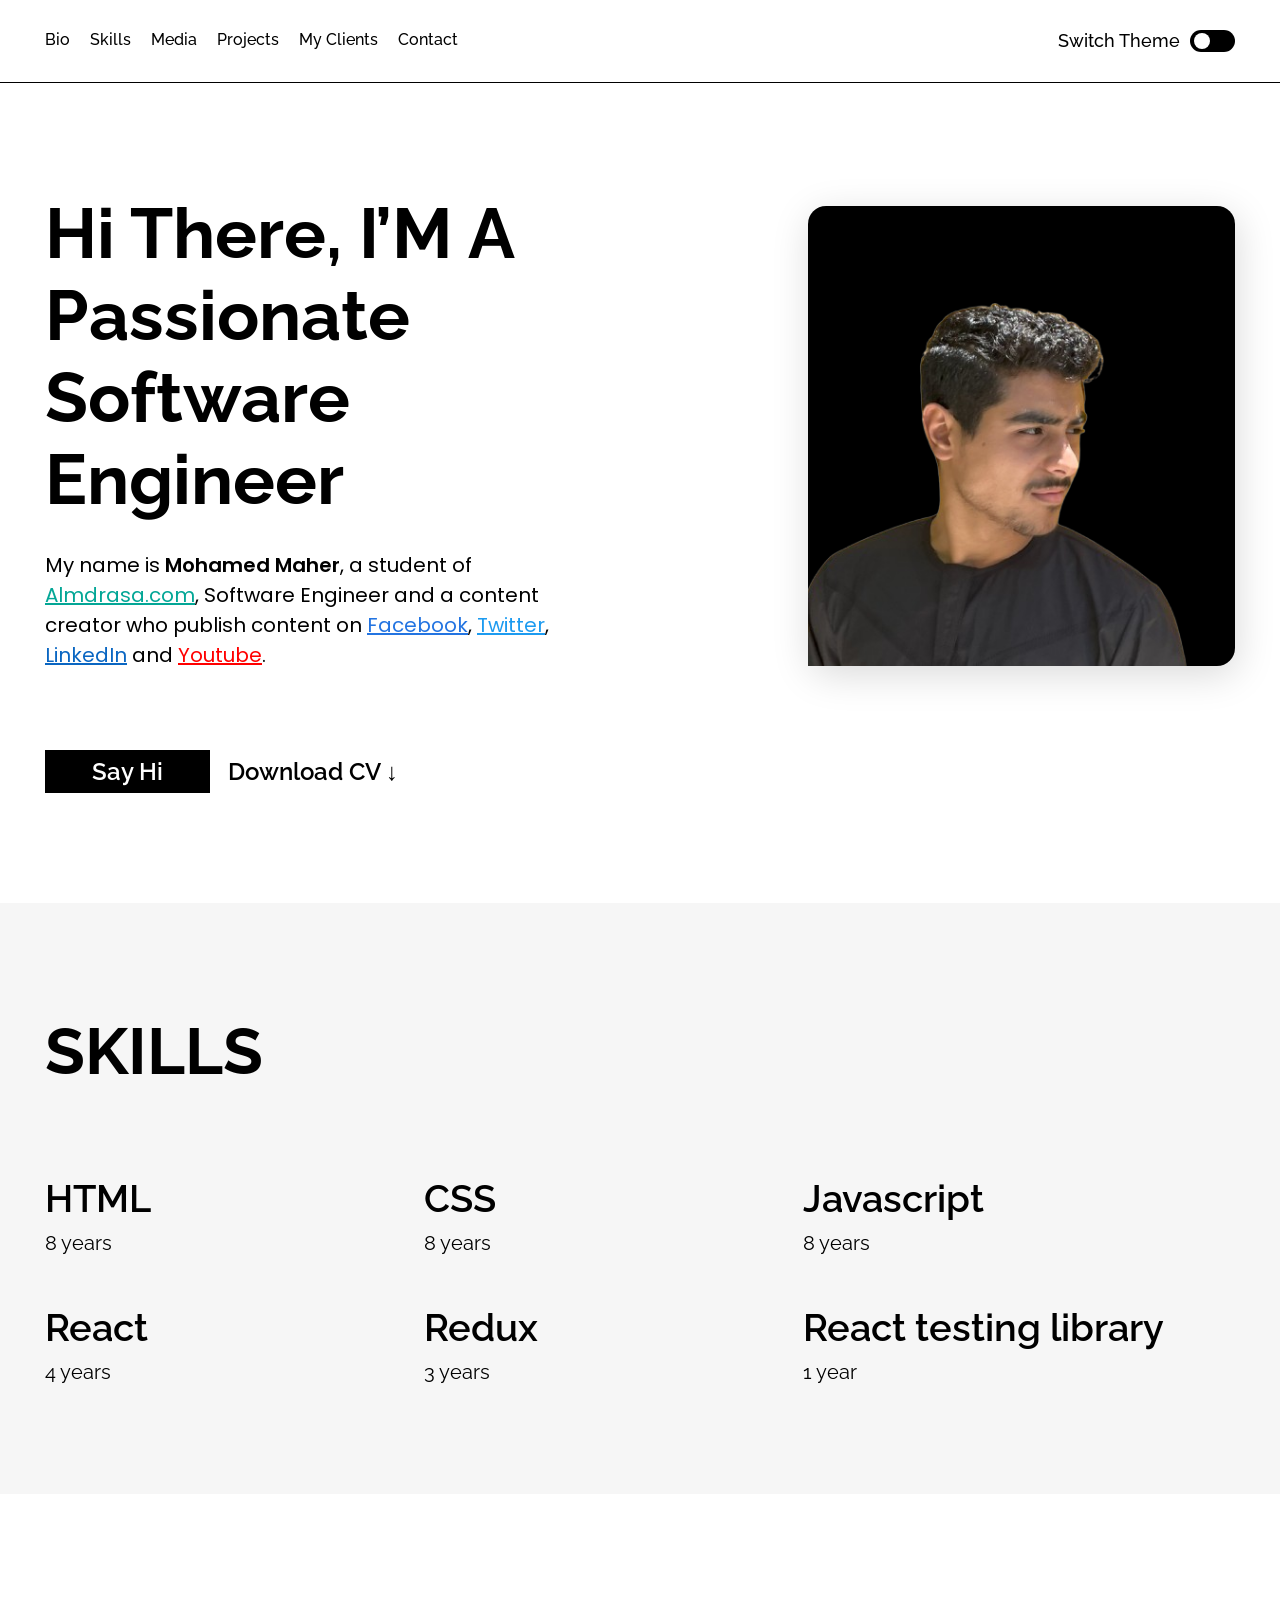
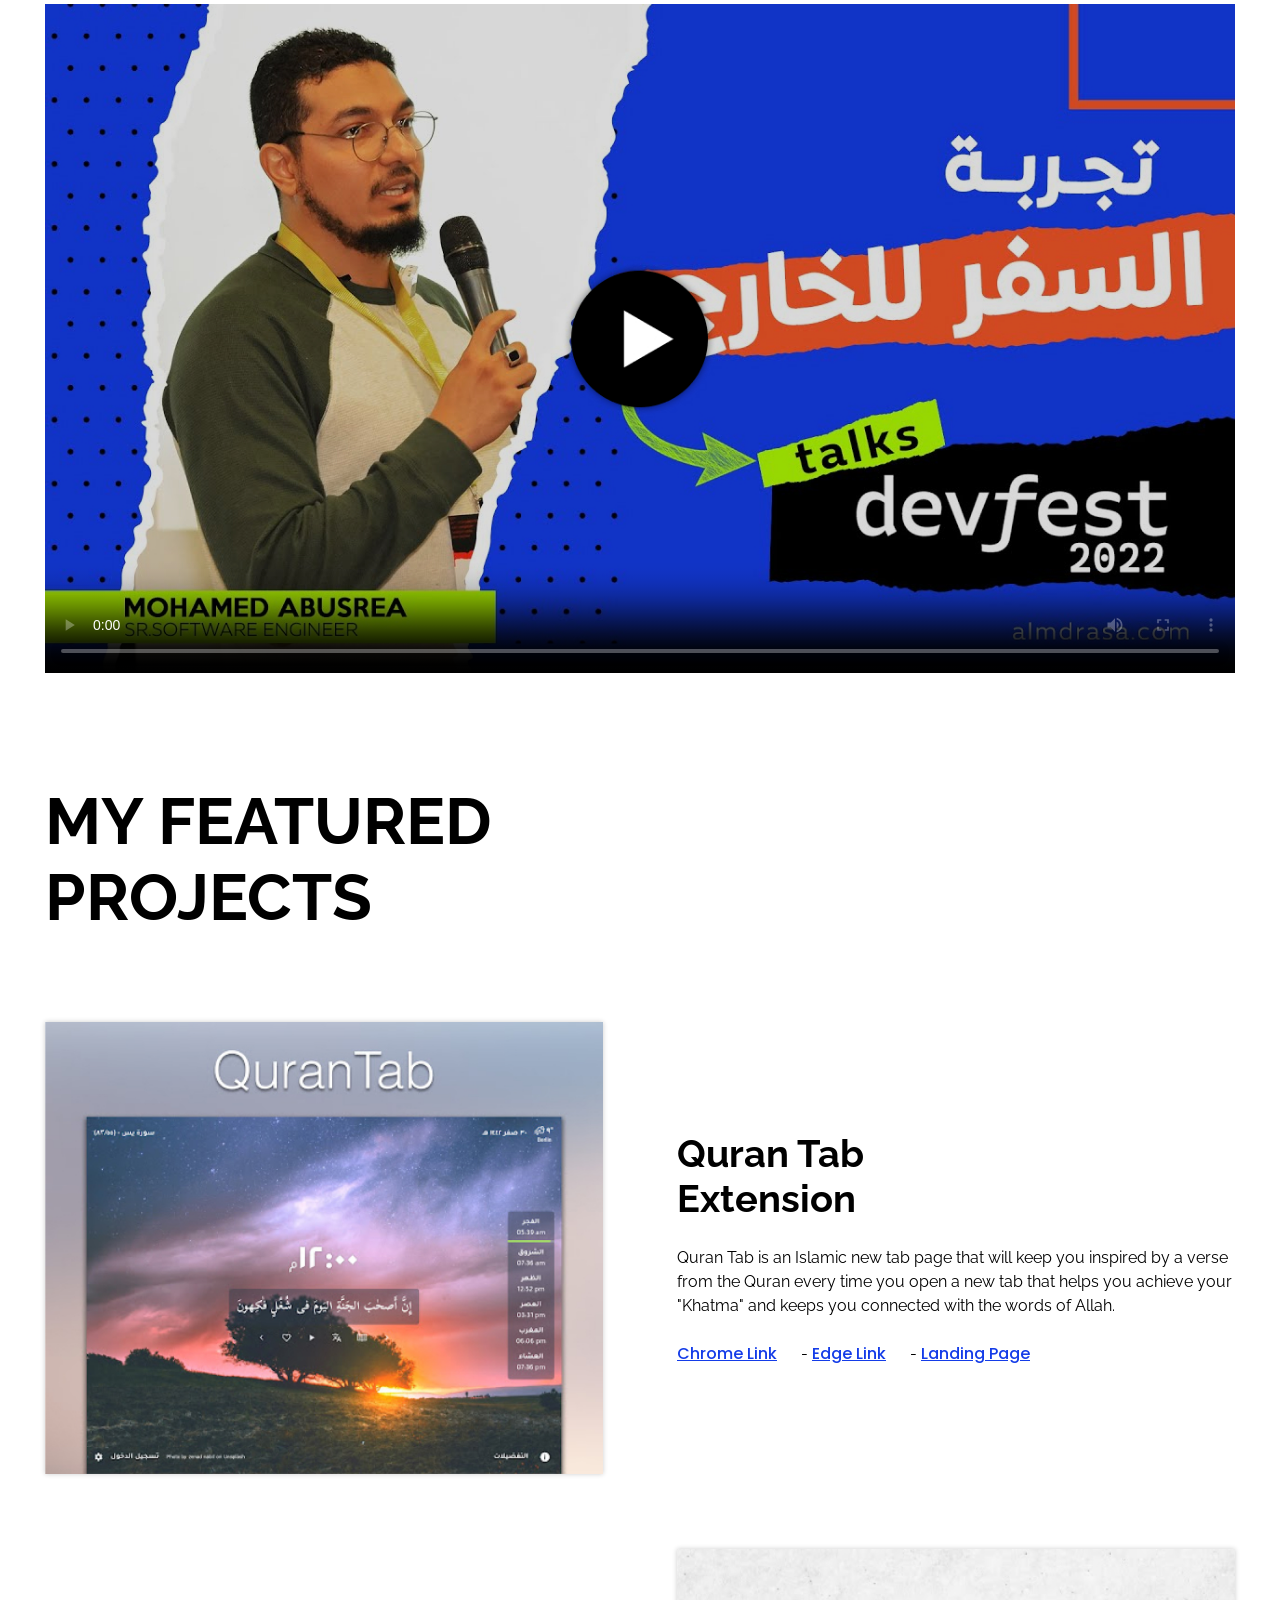
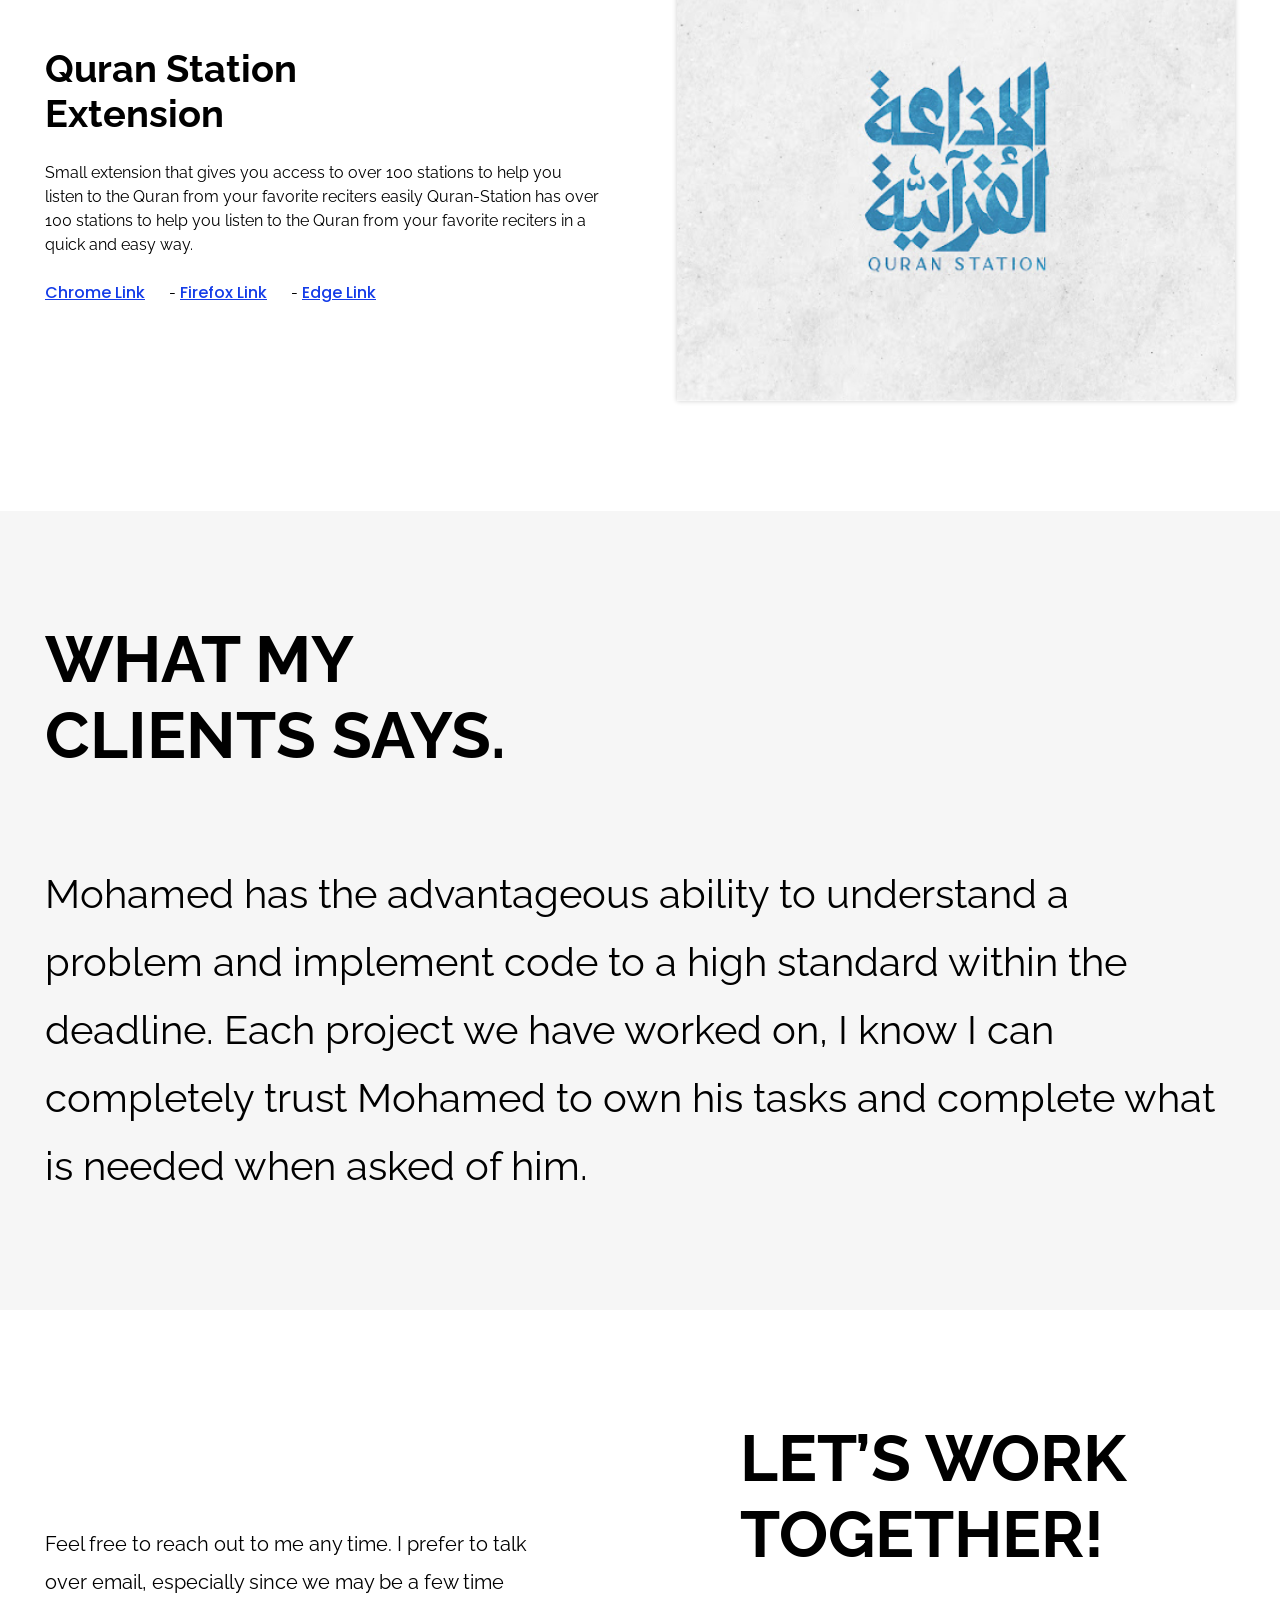
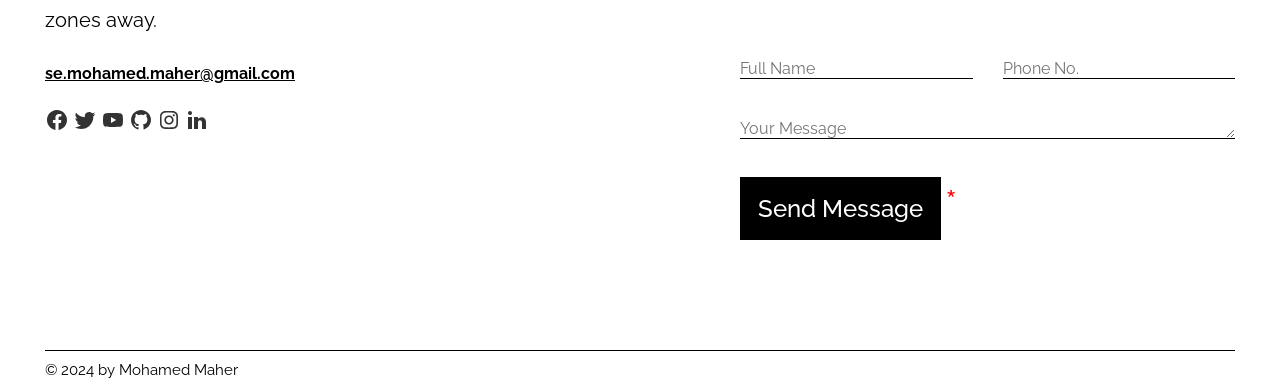
==== commit d2c8c800: "change photo & paragraph" ====
--- a/index.html
+++ b/index.html
@@ -19,7 +19,7 @@
 <body>
   <div class="container">
     <video class="video-loop" autoplay loop muted>
-      <source src="./video-loop.mp4" type="video/mp4" />
+      <source src="./video-loop.mp4" type="video/mp4" loading="lazy" />
     </video>
 
     <header class="header">
@@ -69,7 +69,7 @@
         </h1>
         <p class="bio__objective">
           My name is <span class="bio__name">Mohamed Maher</span>, a
-          co-founder of
+          student of
           <a class="bio__almdrasa" href="https://www.almdrasa.com/">Almdrasa.com</a>, Software Engineer and a content
           creator who publish content on
           <a class="bio__facebook" href="https://www.facebook.com/profile.php?id=100024261349052"
@@ -85,7 +85,7 @@
         </a>
       </div>
       <div class="bio__pic-content">
-        <img class="bio__pic" src="./images/personal-pic.png" alt="personal pic of Mohamed Maher" />
+        <img class="bio__pic" src="./images/Mohamed Pic.png" alt="personal pic of Mohamed Maher" lading="lazy" />
       </div>
     </section>
 
@@ -130,7 +130,8 @@
         PROJECTS
       </h2>
       <div class="projects__main">
-        <img class="projects__img responsive-img" src="./images/project-1.jpg" alt="Quran Tab Extension" />
+        <img class="projects__img responsive-img" src="./images/project-1.jpg" alt="Quran Tab Extension"
+          loading="lazy" />
         <div class="projects__data">
           <h3 class="h3-heading">
             Quran Tab <br />
@@ -167,7 +168,8 @@
           <span>-</span>
           <a class="projects__link" href="https://bit.ly/quran-station-edge" target="_blank">Edge Link</a>
         </div>
-        <img class="projects__img responsive-img" src="./images/project-2.jpg" alt="Quran Tab Extension" />
+        <img class="projects__img responsive-img" src="./images/project-2.jpg" alt="Quran Tab Extension"
+          loading="lazy" />
       </div>
     </section>
 
@@ -216,22 +218,22 @@
 
         <div class="contact__socials">
           <a class="contact__social" href="https://www.facebook.com/profile.php?id=100024261349052" target="_blank">
-            <img src="./images/brand/facebook.svg" alt="facebook" />
+            <img src="./images/brand/facebook.svg" alt="facebook" loading="lazy" />
           </a>
           <a class="contact__social" href="https://x.com/1Mohamed_Maher1" target="_blank">
-            <img src="./images/brand/twitter.svg" alt="twitter" />
+            <img src="./images/brand/twitter.svg" alt="twitter" loading="lazy" />
           </a>
           <a class="contact__social" href="https://www.youtube.com/watch?v=y-NAlOnFC8Q" target="_blank">
-            <img src="./images/brand/youtube.svg" alt="youtube" />
+            <img src="./images/brand/youtube.svg" alt="youtube" loading="lazy" />
           </a>
           <a class="contact__social" href="https://github.com/1Mohamed-Maher1" target="_blank">
-            <img src="./images/brand/github.svg" alt="github" />
+            <img src="./images/brand/github.svg" alt="github" loading="lazy" />
           </a>
           <a class="contact__social" href="https://www.instagram.com/7maza_mharat/" target="_blank">
-            <img src="./images/brand/instagram.svg" alt="instagram.svg" />
+            <img src="./images/brand/instagram.svg" alt="instagram.svg" loading="lazy" />
           </a>
           <a class="contact__social" href="https://www.linkedin.com/in/1mohamed-maher1/" target="_blank">
-            <img src="./images/brand/LinkedIn.svg" alt="LinkedIn.svg" />
+            <img src="./images/brand/LinkedIn.svg" alt="LinkedIn.svg" loading="lazy" />
           </a>
         </div>
       </div>
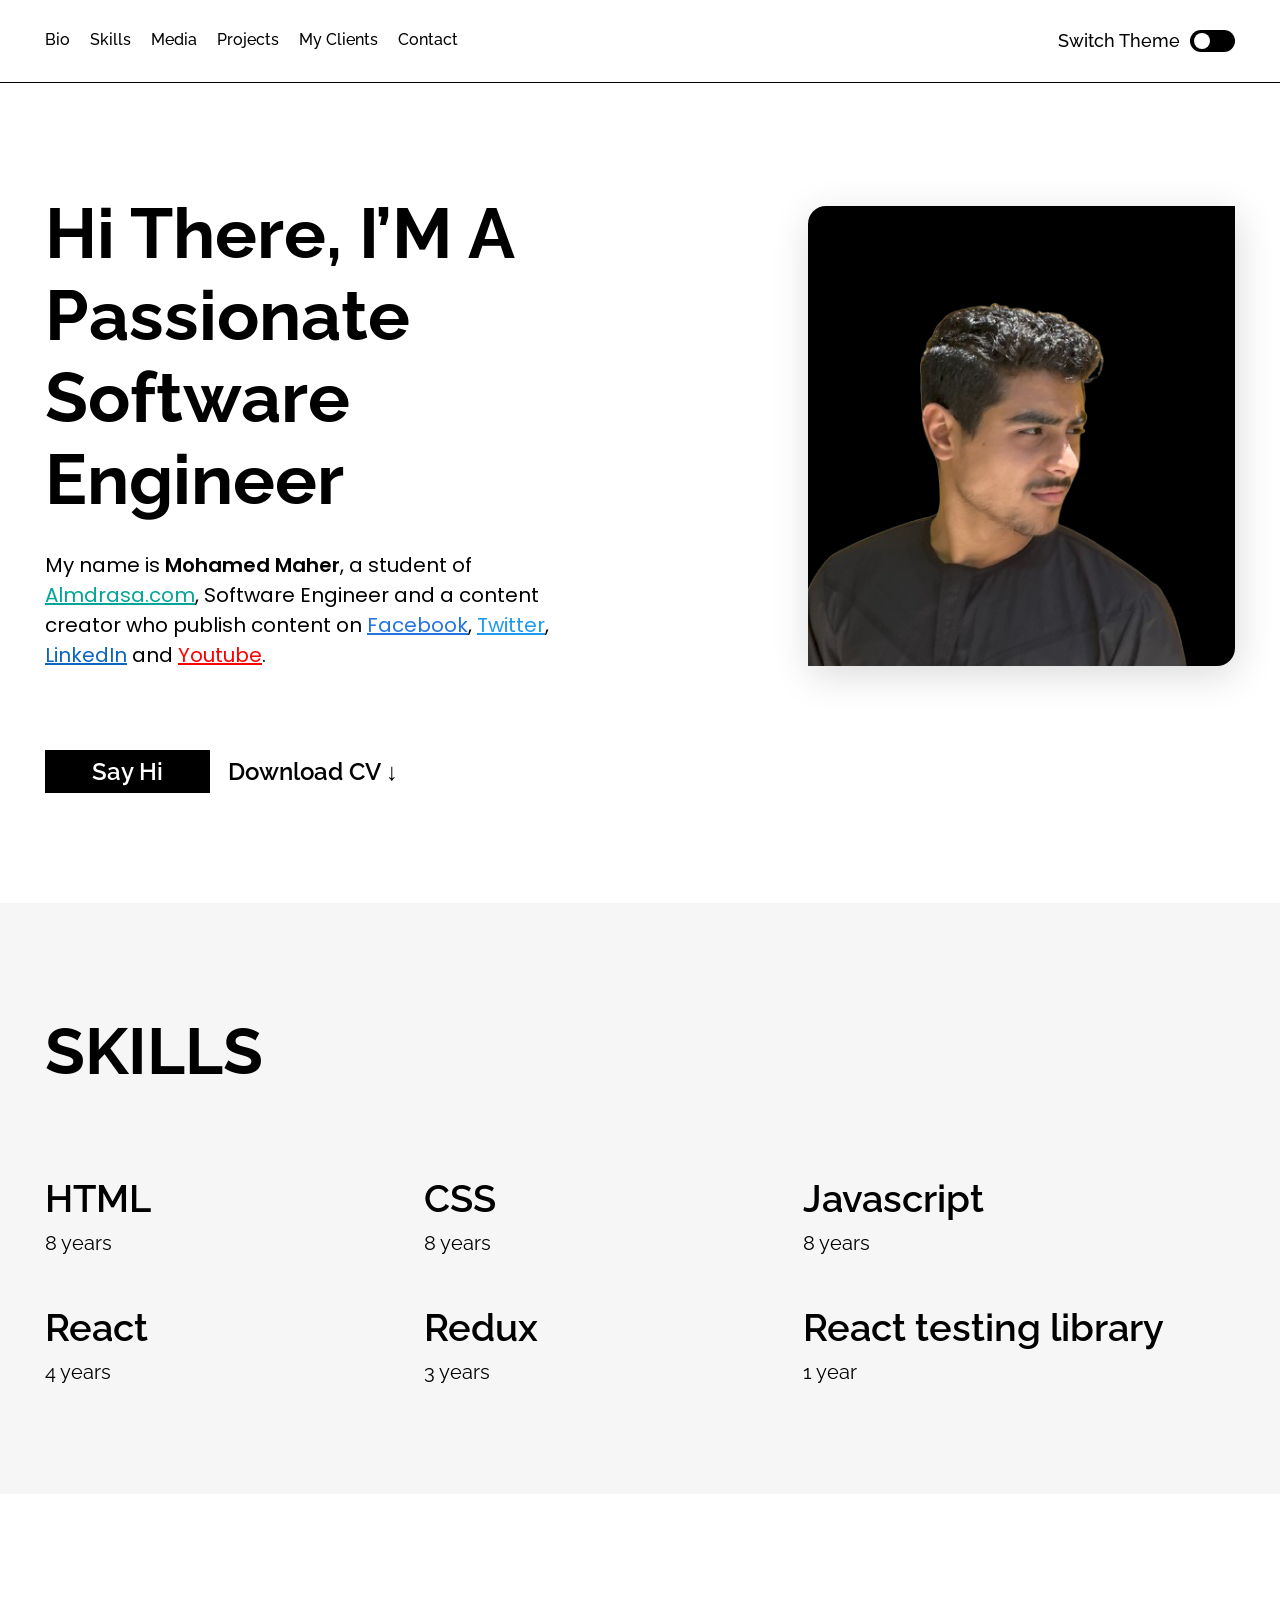
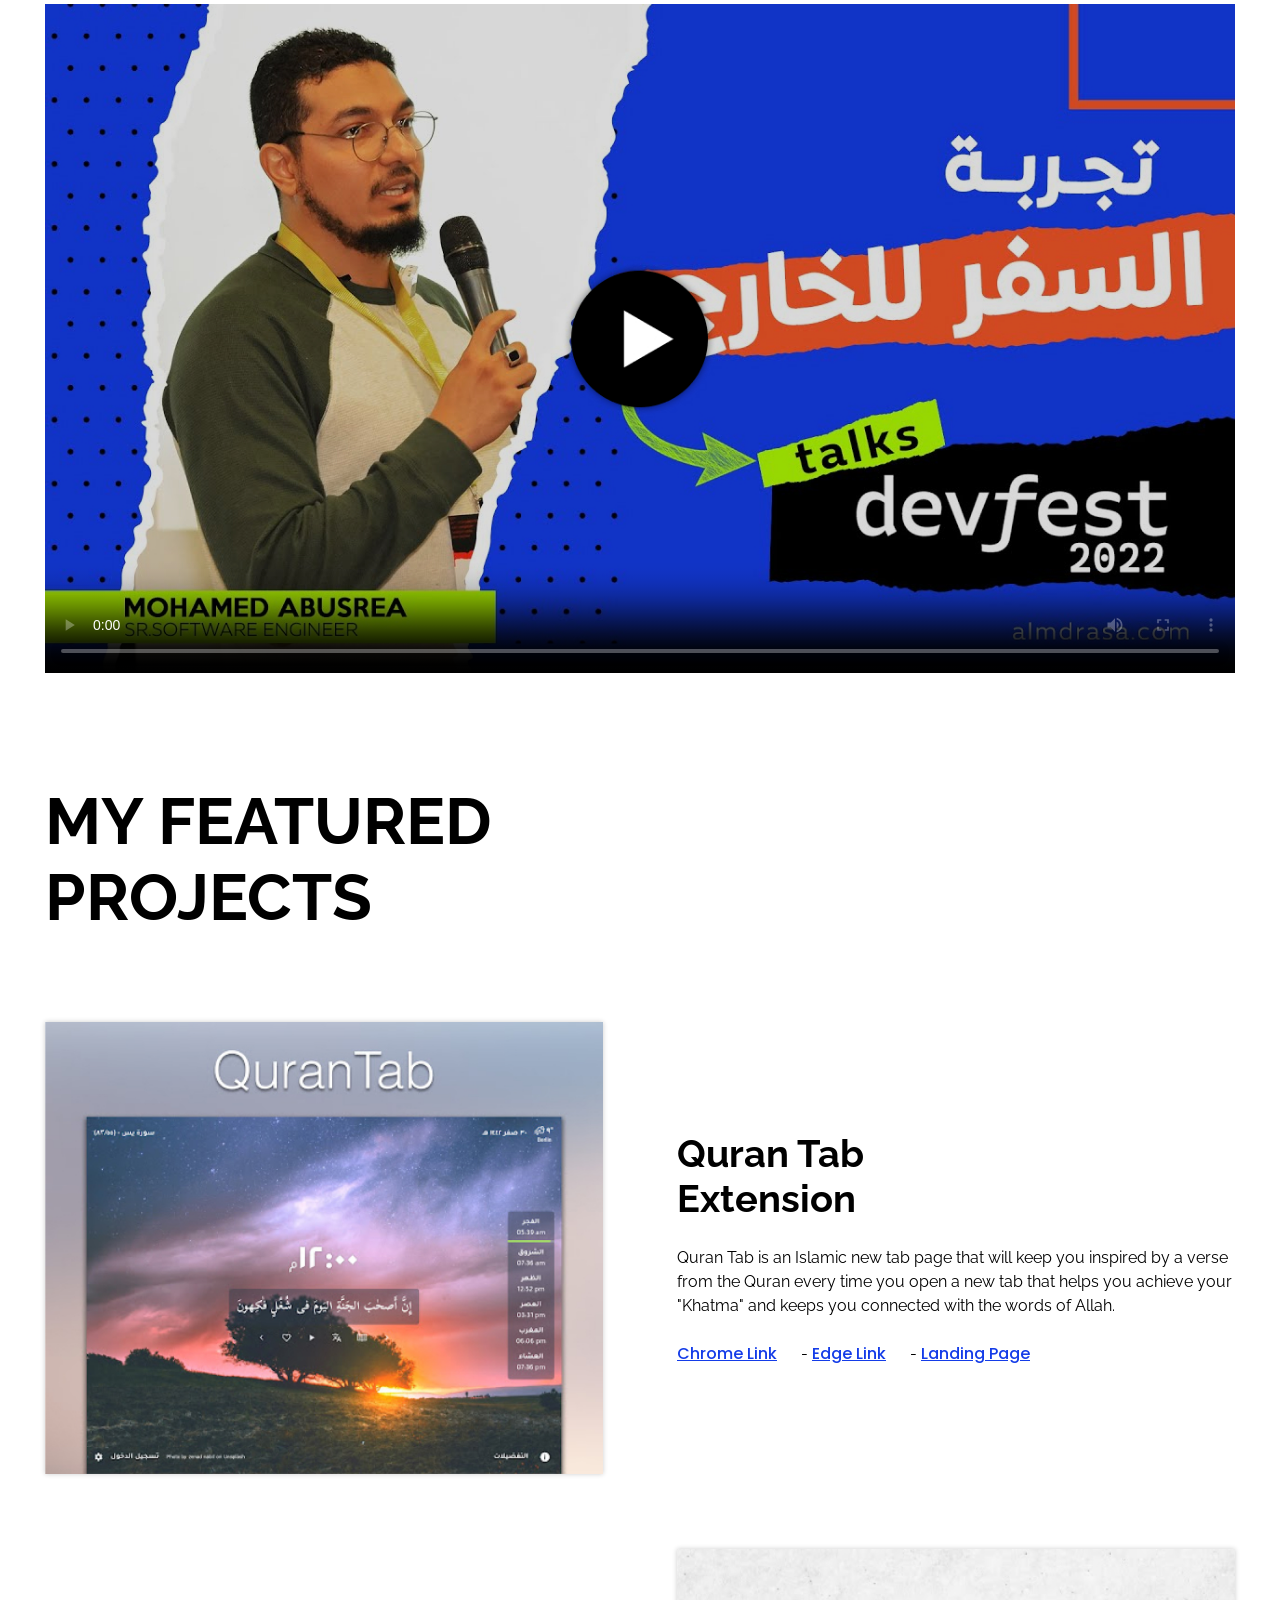
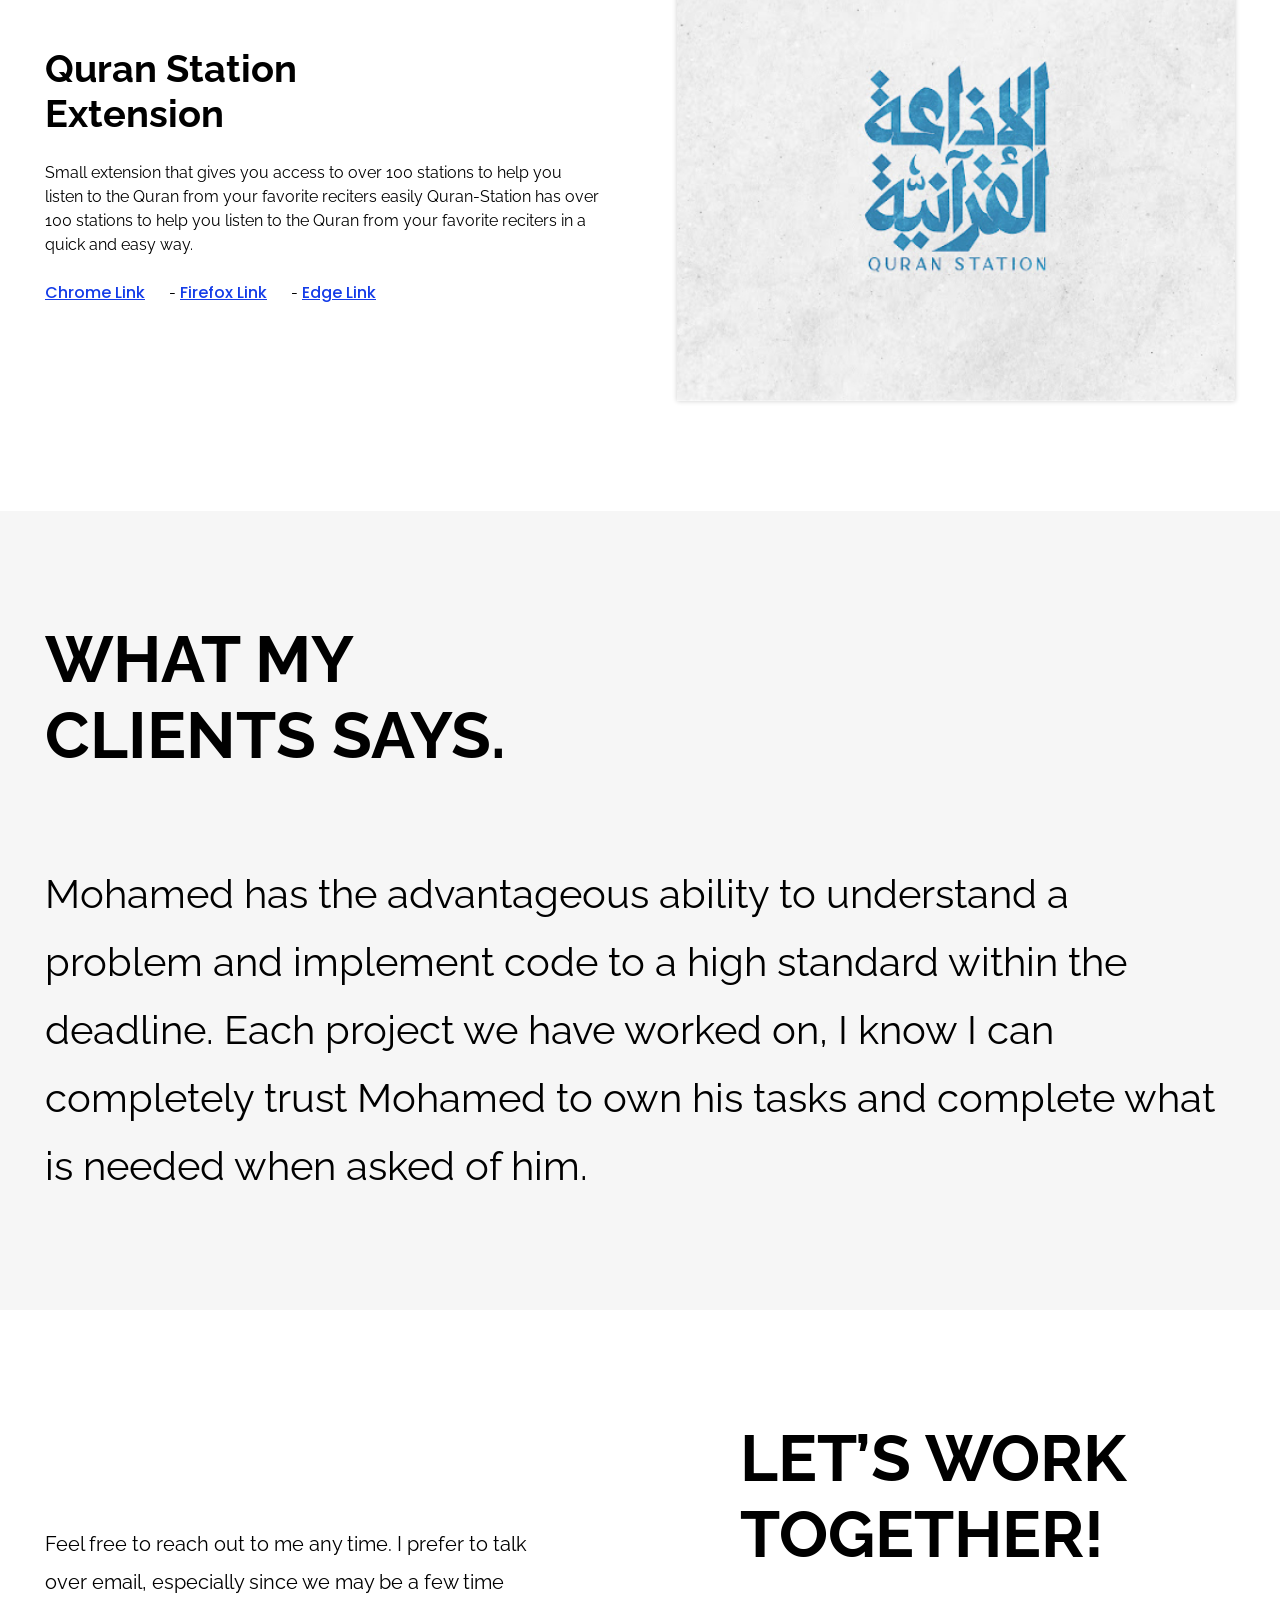
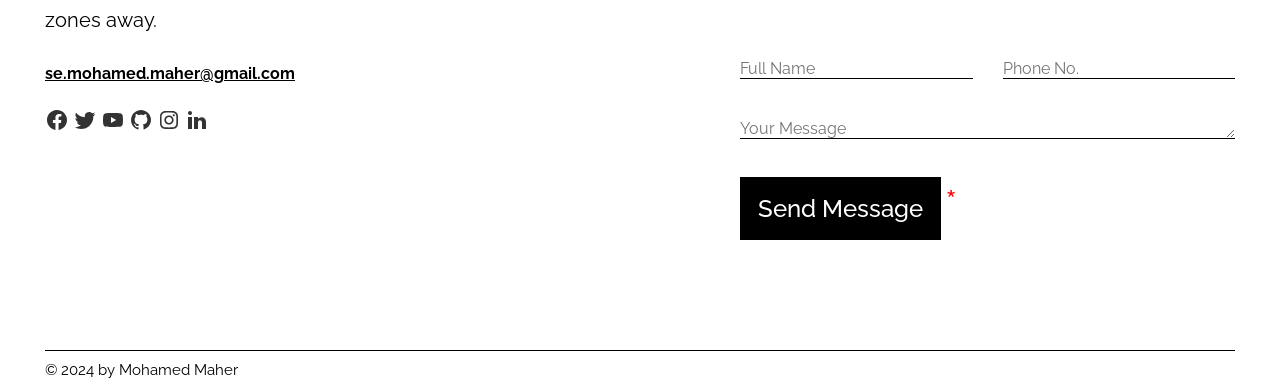
==== commit 8ad857e1: "add color links hover" ====
--- a/index.html
+++ b/index.html
@@ -12,7 +12,7 @@
   <link
     href="https://fonts.googleapis.com/css2?family=Poppins:wght@400;600&family=Raleway:wght@400;500;600;700&display=swap"
     rel="stylesheet" />
-  <link rel="stylesheet" href="./styles/style.css" />
+  <link rel="stylesheet" href="./style.css" />
   <title>Portfolio</title>
 </head>
 
--- a/style.css
+++ b/style.css
@@ -0,0 +1,603 @@
+@charset "UTF-8";
+:root {
+  --container-width: 119rem;
+  --gutter: 2rem;
+  --color-black: #000;
+  --color-white: #fff;
+  --color-blue: #2374e1;
+  --color-light-blue: #1d9bf0;
+  --color-dark-blue: #0a66c2;
+  --color-darker-blue: #143ce8;
+  --color-red: #ff0000;
+  --color-green: #03a696;
+  --color-grey: #f6f6f6;
+  --color-dark-green: #42959b;
+  --color-background: var(--color-white);
+  --color-text: var(--color-black);
+  --color-box-img: var(--color-black);
+  --color-link-bg: var(--color-black);
+  --color-input-border: var(--color-black);
+  --font-family-raleway: "Raleway", sans-serif;
+  --font-family-poppins: "Poppins", sans-serif;
+  --font-weight-regular: 400;
+  --font-weight-medium: 500;
+  --font-weight-semi-bold: 600;
+  --font-weight-bold: 700;
+  --font-size-70: 7rem;
+  --font-size-65: 6.5rem;
+  --font-size-40: 4rem;
+  --font-size-38: 3.8rem;
+  --font-size-24: 2.4rem;
+  --font-size-22: 2.2rem;
+  --font-size-20: 2rem;
+  --font-size-18: 1.8rem;
+  --font-size-15: 1.5rem;
+  --transition-timing: 0.3s;
+}
+
+* {
+  margin: 0;
+  padding: 0;
+  font: inherit;
+}
+
+*,
+*::before,
+*::after {
+  box-sizing: border-box;
+}
+
+a {
+  color: inherit;
+  display: inline-block;
+}
+
+button {
+  background-color: transparent;
+  border: none;
+  cursor: pointer;
+  border: 0;
+}
+
+ul,
+ol {
+  list-style: none;
+}
+
+html {
+  font-size: 62.5%;
+  scroll-behavior: smooth;
+  scroll-padding-top: 11rem;
+}
+
+body,
+[type=submit] {
+  font-size: 1.6rem;
+  font-family: var(--font-family-raleway);
+  background-color: var(--color-background);
+  color: var(--color-text);
+  border: 0;
+}
+
+.container {
+  display: grid;
+  row-gap: 11rem;
+  margin: 0 auto;
+  max-width: calc(var(--container-width) + var(--gutter) * 2);
+  padding-inline: var(--gutter);
+}
+
+.video-loop {
+  position: fixed;
+  top: 0;
+  left: 0;
+  min-width: 100%;
+  min-height: 100%;
+  opacity: 0.08;
+  z-index: -1;
+}
+
+.section {
+  position: relative;
+  display: grid;
+  grid-template-columns: repeat(2, auto);
+  align-items: start;
+}
+
+.section--with-bg {
+  padding: 11rem 0;
+}
+
+.section--with-bg::before {
+  content: "";
+  position: absolute;
+  height: 100%;
+  width: 100vw;
+  background-color: var(--color-grey);
+  justify-self: center;
+  z-index: -1;
+}
+
+.h2-heading {
+  font-size: var(--font-size-65);
+  font-weight: var(--font-weight-bold);
+  grid-column: 1/-1;
+  margin-bottom: 8.7rem;
+  text-transform: uppercase;
+}
+
+.h3-heading {
+  font-size: var(--font-size-38);
+  font-weight: var(--font-weight-bold);
+  margin-bottom: 2.5rem;
+}
+
+.header {
+  padding: 3rem 0;
+  /* ✅ */
+  display: flex;
+  /* ✅ */
+  justify-content: center;
+  /* ✅ */
+  position: sticky;
+  top: 0;
+  background-color: var(--color-background);
+  z-index: 1;
+}
+
+.header::before {
+  content: "";
+  /* ✅ */
+  position: absolute;
+  /* ✅ */
+  z-index: -1;
+  /* ✅ */
+  height: 100%;
+  /* ✅ */
+  width: 100vw;
+  /* ✅ */
+  border-bottom: 0.1rem solid var(--color-input-border);
+  /* ✅ */
+  background-color: var(--color-background);
+  /* top: 0rem; ✅ */
+  top: 0.1rem;
+}
+
+/* Navigation */
+.navigation {
+  transition: var(--transition-timing);
+  /* for responsive screens */
+  background-color: var(--color-background);
+  /* for responsive screens */
+}
+
+.navigation__list {
+  display: flex;
+  /* ✅ */
+  gap: 2rem;
+  /* ✅ */
+}
+
+.navigation__link:link,
+.navigation__link:visited {
+  text-decoration: none;
+  /* ✅ */
+  font-weight: var(--font-weight-medium);
+  /* ✅ */
+}
+
+.navigation__link:hover,
+.navigation__link:active {
+  text-decoration: underline;
+  /* ✅ */
+  color: var(--color-green);
+  /* ✅ */
+}
+
+.burger-menu__checkbox {
+  display: none;
+}
+
+/* Toggle Component */
+.toggle {
+  display: flex;
+  /* ✅ */
+  gap: 1rem;
+  /* ✅ */
+  margin-left: auto;
+  /* ✅ */
+}
+
+.toggle__title {
+  font-weight: var(--font-weight-medium);
+  /* ✅ */
+  font-size: var(--font-size-18);
+  /* ✅ */
+}
+
+.toggle__label {
+  display: block;
+  /* ✅ */
+  position: relative;
+  /* ✅ */
+  background-color: var(--color-black);
+  /* ✅ */
+  padding: 0.3rem 0.4rem;
+  /* ✅ */
+  border-radius: 1.5rem;
+  /* ✅ */
+  width: 4.5rem;
+  /* ✅ */
+  height: 2.2rem;
+  /* ✅ */
+  cursor: pointer;
+  /* ✅ */
+  transition: background-color 0.3s;
+  /* ✅ */
+}
+
+.toggle__label::after {
+  content: "";
+  /* ✅ */
+  width: 1.6rem;
+  /* ✅ */
+  height: 1.6rem;
+  /* ✅ */
+  border-radius: 50%;
+  /* ✅ */
+  display: block;
+  /* ✅ */
+  background-color: var(--color-white);
+  /* ✅ */
+  transition: 0.3s;
+  /* ✅ */
+}
+
+.toggle__checkbox {
+  display: none;
+  /* ✅ */
+}
+
+.toggle__checkbox:checked + .toggle__label {
+  background: var(--color-white);
+  /* ✅ */
+}
+
+.toggle__checkbox:checked + .toggle__label::after {
+  transform: translateX(2.1rem);
+  /* ✅ */
+  background: var(--color-green);
+  /* ✅ */
+}
+
+.bio {
+  -moz-column-gap: 7.4rem;
+       column-gap: 7.4rem;
+  row-gap: 0;
+  grid-template-columns: repeat(2, 1fr);
+}
+.bio__heading {
+  font-size: var(--font-size-70);
+  font-weight: var(--font-weight-bold);
+}
+.bio__objective {
+  font-family: var(--font-family-poppins);
+  font-weight: var(--font-weight-regular);
+  font-size: var(--font-size-20);
+  margin: 3rem 0 8rem;
+}
+.bio__name {
+  font-weight: var(--font-weight-semi-bold);
+}
+.bio__almdrasa {
+  color: var(--color-green);
+}
+.bio__facebook {
+  color: var(--color-blue);
+}
+.bio__twitter {
+  color: var(--color-light-blue);
+}
+.bio__linkedin {
+  color: var(--color-dark-blue);
+}
+.bio__youtube {
+  color: var(--color-red);
+}
+.bio__links {
+  font-size: 2.4rem;
+  font-weight: var(--font-weight-semi-bold);
+  text-decoration: none;
+}
+.bio .say-hi-link {
+  background-color: var(--color-link-bg);
+  color: var(--color-white);
+  padding: 0.7rem 4.7rem;
+}
+.bio .find-out-link {
+  padding: 0.7rem 0;
+  margin-inline-start: 1.4rem;
+}
+@keyframes jump {
+  0% {
+    transform: translateY(0.5rem);
+  }
+  35% {
+    transform: translateY(-0.5rem);
+  }
+  70% {
+    transform: translateY(0);
+  }
+  100% {
+    transform: translateY(0);
+  }
+}
+.bio__arrow {
+  display: inline-block;
+  animation: jump 1s infinite ease-in-out alternate;
+}
+.bio__pic-content {
+  display: flex;
+  position: relative;
+  align-items: flex-end;
+  justify-self: end;
+}
+.bio__pic-content::before {
+  content: "";
+  position: absolute;
+  background-color: var(--color-box-img);
+  width: 100%;
+  height: 46rem;
+  z-index: -1;
+  border-radius: 1.8rem 0;
+  box-shadow: 2.17543px 8.7017px 38.0699px rgba(0, 0, 0, 0.15);
+}
+.bio__pic {
+  width: 42.7rem;
+}
+
+.skills__list {
+  display: grid;
+  grid-template-columns: repeat(3, 1fr);
+  row-gap: 5rem;
+}
+
+.skills__item {
+  transition: var(--transition-timing);
+  -webkit-user-select: none;
+     -moz-user-select: none;
+          user-select: none;
+}
+
+.skills__title {
+  font-size: var(--font-size-38);
+  font-weight: var(--font-weight-semi-bold);
+}
+
+.skills__years {
+  display: inline-block;
+  font-size: var(--font-size-20);
+  margin-top: 1rem;
+}
+
+.skills__item:hover {
+  text-shadow: 0 0 2px var(--color-green);
+}
+
+.media {
+  align-items: center;
+  justify-content: center;
+}
+
+.media__video {
+  max-width: 100%;
+}
+
+.projects__main {
+  -moz-column-gap: 7.4rem;
+       column-gap: 7.4rem;
+  row-gap: 7.5rem;
+  grid-template-columns: repeat(2, 1fr);
+  display: grid;
+}
+.projects__img {
+  box-shadow: 0 0 0.5rem rgba(0, 0, 0, 0.2);
+  max-width: 100%;
+}
+.projects__data {
+  align-self: center;
+}
+.projects__description {
+  line-height: 1.5;
+}
+.projects__link {
+  color: var(--color-darker-blue);
+  font-family: var(--font-family-poppins);
+  font-weight: var(--font-weight-medium);
+  margin-top: 2.3rem;
+}
+.projects__link::after {
+  content: "";
+  display: inline-block;
+  width: 1.4rem;
+  height: 1.4rem;
+  background-image: url("./images/external-icon.png");
+  background-size: contain;
+  margin-left: 0.6rem;
+}
+
+.clients__opinions {
+  grid-column: 1/-1;
+  font-size: var(--font-size-40);
+  line-height: 1.7;
+}
+
+.clients__wrapper {
+  display: flex;
+  overflow-x: auto;
+  scroll-snap-type: x mandatory;
+}
+
+.clients__opinion {
+  flex-basis: 100%;
+  flex-shrink: 0;
+  scroll-snap-align: start;
+}
+
+.contact {
+  -moz-column-gap: 20rem;
+       column-gap: 20rem;
+  row-gap: 0;
+  grid-template-columns: repeat(2, 1fr);
+  align-items: center;
+}
+.contact__description {
+  font-size: var(--font-size-20);
+  line-height: 1.9;
+}
+.contact__email {
+  font-weight: var(--font-weight-bold);
+  margin: 2.5rem 0;
+}
+.contact__social {
+  transition: var(--transition-timing);
+}
+.contact__social:hover {
+  transform: scale(1.2);
+}
+.contact__inputs {
+  display: flex;
+  gap: 3rem;
+}
+.contact__input {
+  border: 0;
+  outline: 0;
+  background: transparent;
+  border-bottom: 0.1rem solid var(--color-input-border);
+  flex: 1;
+}
+.contact__textarea {
+  width: 100%;
+  margin-top: 4rem;
+}
+.contact__button {
+  background-color: var(--color-link-bg);
+  color: var(--color-white);
+  padding: 1.7rem 1.8rem;
+  font-weight: var(--font-weight-medium);
+  font-size: var(--font-size-24);
+  margin-top: 3.4rem;
+}
+.contact form:invalid::after {
+  content: "*";
+  font-size: var(--font-size-38);
+  color: var(--color-red);
+}
+
+.footer {
+  padding: 1rem 0;
+  font-size: var(--font-size-15);
+  border-top: 0.1rem solid var(--color-black);
+}
+
+html:has(.toggle__checkbox:checked) {
+  --color-background: var(--color-black);
+  --color-text: var(--color-white);
+  --color-box-img: var(--color-green);
+  --color-link-bg: var(--color-green);
+  --color-grey: #080808;
+  --color-input-border: var(--color-white);
+}
+
+@media (max-width: 1000px) {
+  html {
+    font-size: 8px;
+  }
+}
+@media (max-width: 800px) {
+  .container {
+    row-gap: 8rem;
+  }
+  .section {
+    grid-template-columns: 1fr;
+  }
+  .bio__pic-content {
+    grid-row: 1;
+    justify-self: center;
+    margin-bottom: 4rem;
+  }
+  .skills__list {
+    grid-template-columns: repeat(2, 1fr);
+  }
+  .projects__main {
+    grid-template-columns: 1fr;
+    row-gap: 6rem;
+    justify-items: center;
+  }
+  .projects__data:nth-of-type(2) {
+    order: 1;
+  }
+  .clients__opinions {
+    font-size: var(--font-size-24);
+  }
+  .contact {
+    row-gap: 6rem;
+  }
+  .contact__formContent {
+    order: -1;
+  }
+}
+@media (max-width: 500px) {
+  .bio__pic {
+    width: 100%;
+  }
+  .header {
+    padding: 0;
+  }
+  .header::before {
+    z-index: 0;
+  }
+  .burger-menu {
+    display: flex;
+    flex-direction: column;
+    gap: 0.75rem;
+    z-index: 0;
+    align-self: center;
+    cursor: pointer;
+  }
+  .burger-menu__bar {
+    height: 0.3rem;
+    width: 4.375rem;
+    background-color: var(--color-text);
+    transition: var(--transition-timing);
+  }
+  .burger-menu__checkbox:checked + .navigation {
+    top: 100%;
+  }
+  .header:has(.burger-menu__checkbox:checked) .burger-menu__bar:nth-child(1) {
+    transform: translateY(10px) rotate(40deg);
+  }
+  .header:has(.burger-menu__checkbox:checked) .burger-menu__bar:nth-child(2) {
+    opacity: 0;
+    visibility: hidden;
+  }
+  .header:has(.burger-menu__checkbox:checked) .burger-menu__bar:nth-child(3) {
+    transform: translateY(-7px) rotate(-40deg);
+  }
+  .navigation {
+    position: absolute;
+    padding: 3rem 0;
+    width: 100%;
+    top: 0;
+    border-bottom: 0.1rem solid var(--color-text);
+    z-index: -1;
+    width: 100vw;
+  }
+  .navigation__list {
+    justify-content: center;
+  }
+  .toggle {
+    padding: 3rem 0;
+    z-index: 1;
+  }
+}/*# sourceMappingURL=style.css.map */
